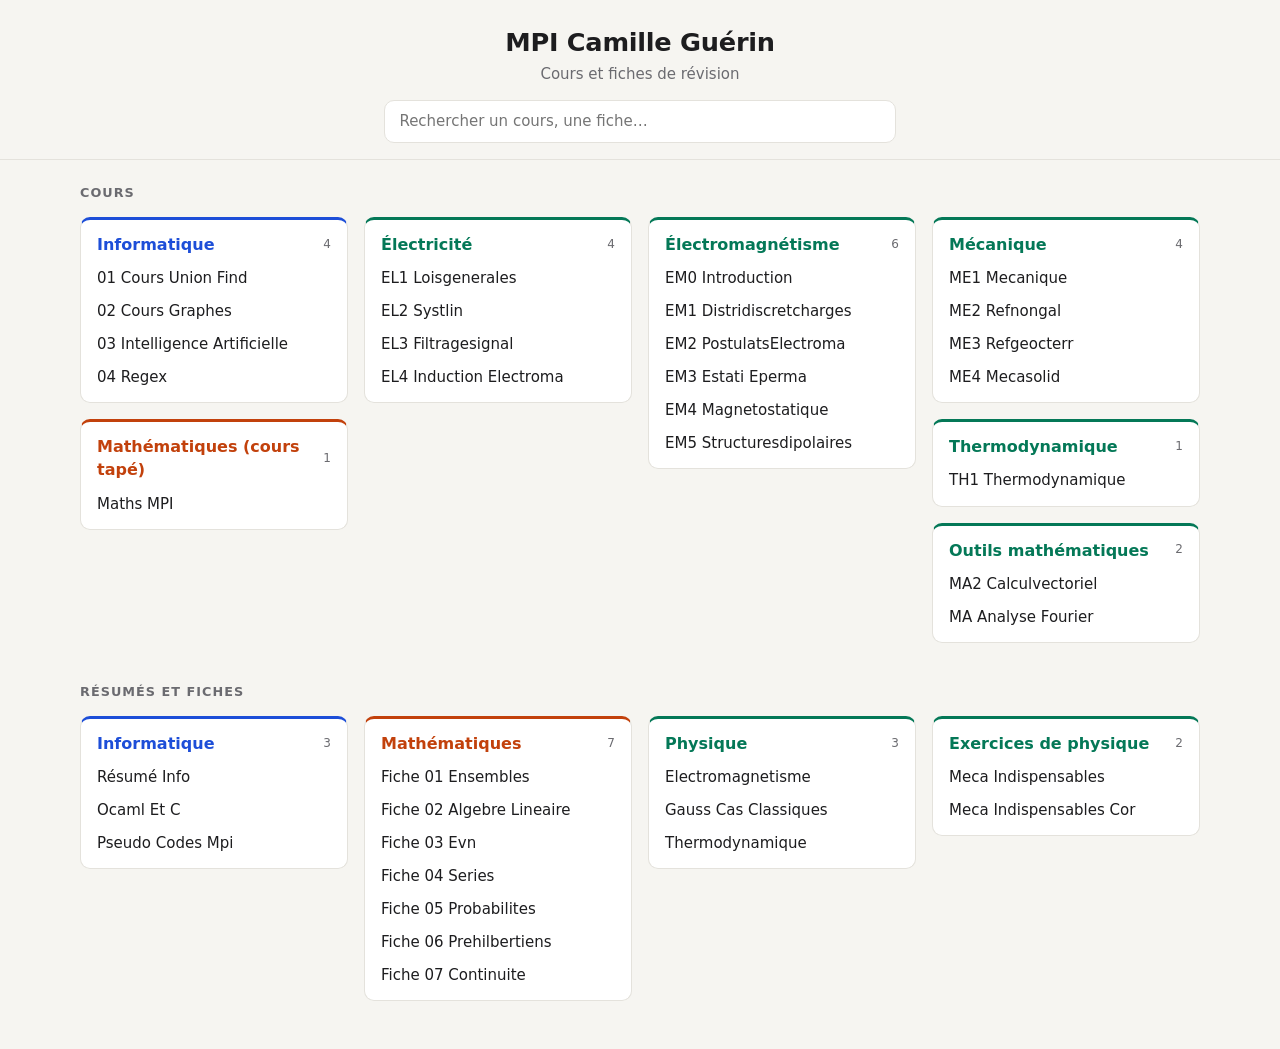
==== index.html @ 9fbe2fe5 "Initial commit" ====
<!DOCTYPE html>
<html lang="fr">
<head>
<meta charset="UTF-8">
<meta name="viewport" content="width=device-width, initial-scale=1.0">
<title>MPI Camille Guérin</title>
<link rel="stylesheet" href="styles.css">
</head>
<body>
<header>
  <h1>MPI Camille Guérin</h1>
  <p>Cours et fiches de révision</p>
  <input id="filtre" type="search" placeholder="Rechercher un cours, une fiche…" aria-label="Rechercher">
</header>
<main>
<section><h2>Cours</h2><div class="grille">
<div class="carte info"><h3>Informatique <span>4</span></h3><ul>
<li><a href="cat0/01-cours-union-find.pdf" target="_blank">01 cours union find</a></li>
<li><a href="cat0/02-cours-graphes.pdf" target="_blank">02 cours graphes</a></li>
<li><a href="cat0/03-Intelligence-artificielle.pdf" target="_blank">03 Intelligence artificielle</a></li>
<li><a href="cat0/04-regex.pdf" target="_blank">04 regex</a></li>
</ul></div>
<div class="carte math"><h3>Mathématiques (cours tapé) <span>1</span></h3><ul>
<li><a href="cat0/Maths_MPI.pdf" target="_blank">Maths MPI</a></li>
</ul></div>
<div class="carte physique"><h3>Électricité <span>4</span></h3><ul>
<li><a href="cat0/EL1_Loisgenerales.pdf" target="_blank">EL1 Loisgenerales</a></li>
<li><a href="cat0/EL2_systlin.pdf" target="_blank">EL2 systlin</a></li>
<li><a href="cat0/EL3_Filtragesignal.pdf" target="_blank">EL3 Filtragesignal</a></li>
<li><a href="cat0/EL4_Induction_electroma.pdf" target="_blank">EL4 Induction electroma</a></li>
</ul></div>
<div class="carte physique"><h3>Électromagnétisme <span>6</span></h3><ul>
<li><a href="cat0/EM0_introduction.pdf" target="_blank">EM0 introduction</a></li>
<li><a href="cat0/EM1_Distridiscretcharges.pdf" target="_blank">EM1 Distridiscretcharges</a></li>
<li><a href="cat0/EM2_PostulatsElectroma.pdf" target="_blank">EM2 PostulatsElectroma</a></li>
<li><a href="cat0/EM3_Estati_Eperma.pdf" target="_blank">EM3 Estati Eperma</a></li>
<li><a href="cat0/EM4_Magnetostatique.pdf" target="_blank">EM4 Magnetostatique</a></li>
<li><a href="cat0/EM5_Structuresdipolaires.pdf" target="_blank">EM5 Structuresdipolaires</a></li>
</ul></div>
<div class="carte physique"><h3>Mécanique <span>4</span></h3><ul>
<li><a href="cat0/ME1_Mecanique.pdf" target="_blank">ME1 Mecanique</a></li>
<li><a href="cat0/ME2_Refnongal.pdf" target="_blank">ME2 Refnongal</a></li>
<li><a href="cat0/ME3_Refgeocterr.pdf" target="_blank">ME3 Refgeocterr</a></li>
<li><a href="cat0/ME4_Mecasolid.pdf" target="_blank">ME4 Mecasolid</a></li>
</ul></div>
<div class="carte physique"><h3>Thermodynamique <span>1</span></h3><ul>
<li><a href="cat0/TH1_Thermodynamique.pdf" target="_blank">TH1 Thermodynamique</a></li>
</ul></div>
<div class="carte physique"><h3>Outils mathématiques <span>2</span></h3><ul>
<li><a href="cat0/MA2_Calculvectoriel.pdf" target="_blank">MA2 Calculvectoriel</a></li>
<li><a href="cat0/MA_Analyse_Fourier.pdf" target="_blank">MA Analyse Fourier</a></li>
</ul></div>
</div></section>
<section><h2>Résumés et fiches</h2><div class="grille">
<div class="carte info"><h3>Informatique <span>3</span></h3><ul>
<li><a href="cat1/Résumé-Info.pdf" target="_blank">Résumé Info</a></li>
<li><a href="cat1/ocaml-et-c.pdf" target="_blank">ocaml et c</a></li>
<li><a href="cat1/pseudo-codes-mpi.pdf" target="_blank">pseudo codes mpi</a></li>
</ul></div>
<div class="carte math"><h3>Mathématiques <span>7</span></h3><ul>
<li><a href="cat1/fiche_01_ensembles.pdf" target="_blank">fiche 01 ensembles</a></li>
<li><a href="cat1/fiche_02_algebre_lineaire.pdf" target="_blank">fiche 02 algebre lineaire</a></li>
<li><a href="cat1/fiche_03_evn.pdf" target="_blank">fiche 03 evn</a></li>
<li><a href="cat1/fiche_04_series.pdf" target="_blank">fiche 04 series</a></li>
<li><a href="cat1/fiche_05_probabilites.pdf" target="_blank">fiche 05 probabilites</a></li>
<li><a href="cat1/fiche_06_prehilbertiens.pdf" target="_blank">fiche 06 prehilbertiens</a></li>
<li><a href="cat1/fiche_07_continuite.pdf" target="_blank">fiche 07 continuite</a></li>
</ul></div>
<div class="carte physique"><h3>Physique <span>3</span></h3><ul>
<li><a href="cat1/electromagnetisme.pdf" target="_blank">electromagnetisme</a></li>
<li><a href="cat1/gauss-cas-classiques.pdf" target="_blank">gauss cas classiques</a></li>
<li><a href="cat1/thermodynamique.pdf" target="_blank">thermodynamique</a></li>
</ul></div>
<div class="carte physique"><h3>Exercices de physique <span>2</span></h3><ul>
<li><a href="cat1/Meca_indispensables.pdf" target="_blank">Meca indispensables</a></li>
<li><a href="cat1/Meca_indispensables_cor.pdf" target="_blank">Meca indispensables cor</a></li>
</ul></div>
</div></section>
</main>
<script>
const filtre = document.getElementById("filtre");
filtre.addEventListener("input", () => {
  const q = filtre.value.toLowerCase().normalize("NFD").replace(/\p{M}/gu, "");
  document.querySelectorAll(".carte").forEach(c => {
    let n = 0;
    c.querySelectorAll("li").forEach(li => {
      const ok = li.textContent.toLowerCase().normalize("NFD").replace(/\p{M}/gu, "").includes(q);
      li.hidden = !ok; n += ok;
    });
    c.hidden = n === 0;
  });
});
</script>
</body>
</html>
---- styles.css ----
:root {
  --fond: #f6f5f1; --carte: #ffffff; --texte: #1d1d1f; --doux: #6b6b70; --bord: #e4e2dc;
  --survol: #f0eee8; --math: #c2410c; --info: #1d4ed8; --physique: #047857; --autre: #7c3aed;
}
@media (prefers-color-scheme: dark) {
  :root {
    --fond: #141416; --carte: #1e1e22; --texte: #ececef; --doux: #9a9aa2; --bord: #2c2c32;
    --survol: #26262b; --math: #fb923c; --info: #60a5fa; --physique: #34d399; --autre: #a78bfa;
  }
}
* { box-sizing: border-box; }
body {
  margin: 0; background: var(--fond); color: var(--texte);
  font: 15px/1.45 system-ui, -apple-system, "Segoe UI", Roboto, sans-serif;
}
header {
  position: sticky; top: 0; z-index: 1; background: var(--fond);
  padding: 1.5rem 16px 1rem; border-bottom: 1px solid var(--bord); text-align: center;
}
h1 { margin: 0; font-size: 1.6rem; letter-spacing: -0.01em; }
header p { margin: 0.2rem 0 0.9rem; color: var(--doux); }
#filtre {
  width: min(32rem, 100%); padding: 0.6rem 0.9rem; font: inherit; color: inherit;
  background: var(--carte); border: 1px solid var(--bord); border-radius: 10px;
}
#filtre:focus { outline: 2px solid var(--info); outline-offset: 1px; }
main { max-width: 72rem; margin: 0 auto; padding: 1.5rem 16px 3rem; }
section + section { margin-top: 2.5rem; }
h2 {
  margin: 0 0 0.9rem; font-size: 0.8rem; font-weight: 700;
  text-transform: uppercase; letter-spacing: 0.08em; color: var(--doux);
}
.grille { columns: 15rem 4; column-gap: 1rem; }
.carte {
  --c: var(--autre); background: var(--carte); border: 1px solid var(--bord);
  border-top: 3px solid var(--c); border-radius: 10px; padding: 0.8rem 0.5rem 0.5rem;
  break-inside: avoid; margin-bottom: 1rem;
}
.carte.math { --c: var(--math); } .carte.info { --c: var(--info); } .carte.physique { --c: var(--physique); }
h3 {
  display: flex; justify-content: space-between; align-items: center;
  margin: 0 0.5rem 0.4rem; font-size: 1rem; color: var(--c);
}
h3 span { font-size: 0.75rem; font-weight: 500; color: var(--doux); }
ul { list-style: none; margin: 0; padding: 0; }
li a {
  display: block; padding: 0.35rem 0.5rem; border-radius: 6px;
  color: var(--texte); text-decoration: none; text-transform: capitalize;
}
li a:hover, li a:focus-visible { background: var(--survol); color: var(--c); outline: none; }
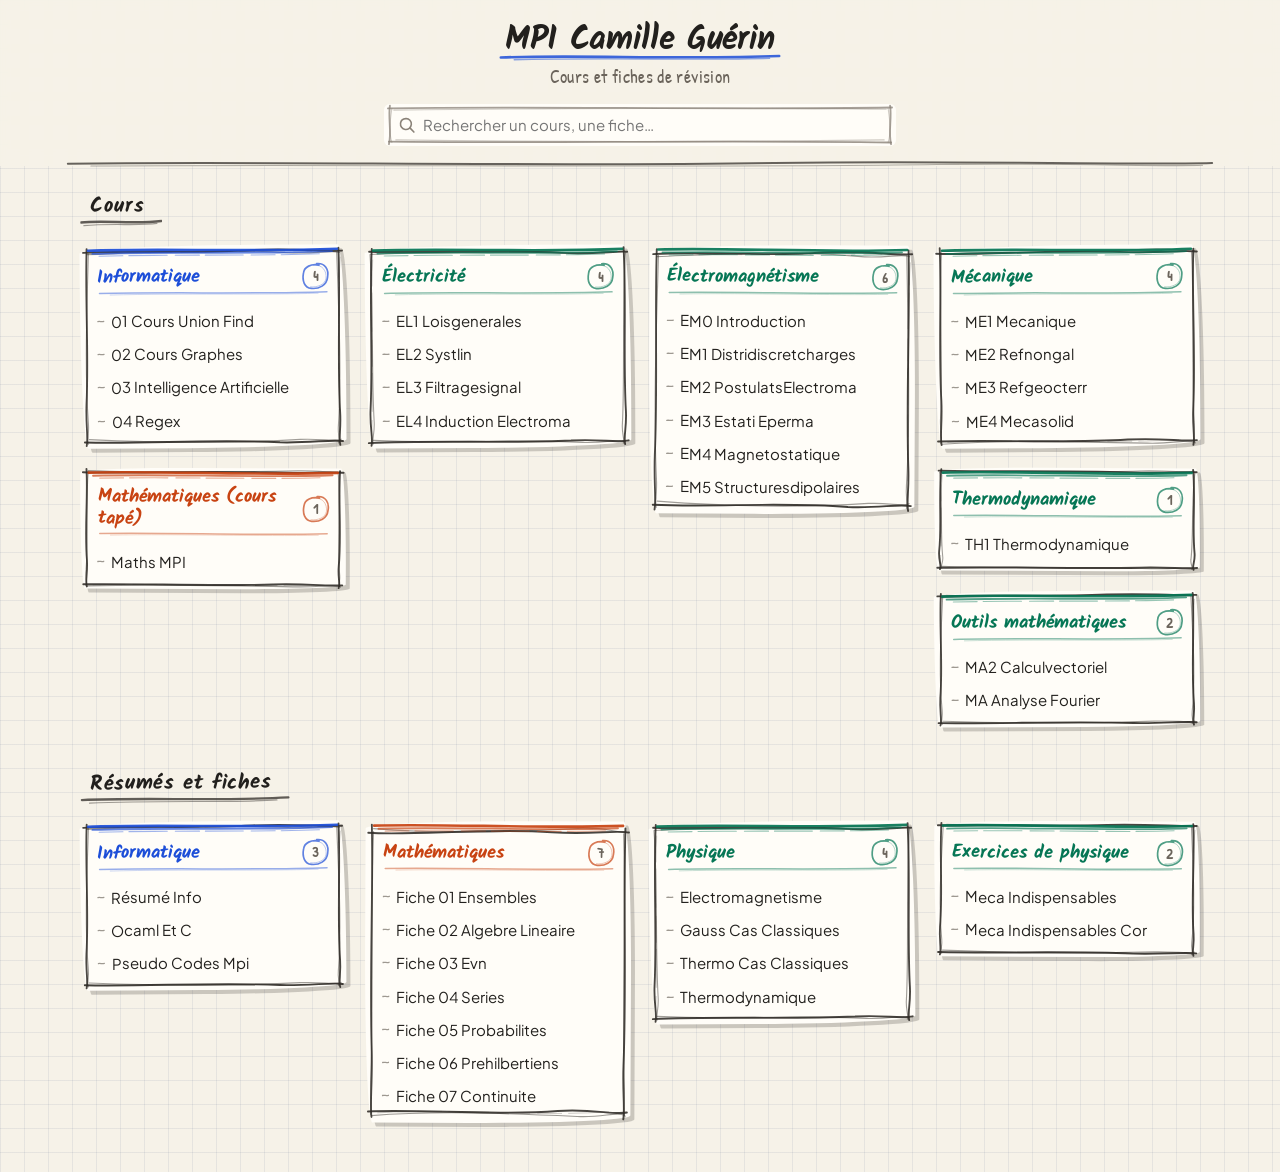
==== commit aa649030: "Update website" ====
--- a/index.html
+++ b/index.html
@@ -66,9 +66,10 @@
 <li><a href="cat1/fiche_06_prehilbertiens.pdf" target="_blank">fiche 06 prehilbertiens</a></li>
 <li><a href="cat1/fiche_07_continuite.pdf" target="_blank">fiche 07 continuite</a></li>
 </ul></div>
-<div class="carte physique"><h3>Physique <span>3</span></h3><ul>
+<div class="carte physique"><h3>Physique <span>4</span></h3><ul>
 <li><a href="cat1/electromagnetisme.pdf" target="_blank">electromagnetisme</a></li>
 <li><a href="cat1/gauss-cas-classiques.pdf" target="_blank">gauss cas classiques</a></li>
+<li><a href="cat1/thermo-cas-classiques.pdf" target="_blank">thermo cas classiques</a></li>
 <li><a href="cat1/thermodynamique.pdf" target="_blank">thermodynamique</a></li>
 </ul></div>
 <div class="carte physique"><h3>Exercices de physique <span>2</span></h3><ul>
--- a/styles.css
+++ b/styles.css
@@ -1,50 +1,370 @@
+@import url('https://fonts.googleapis.com/css2?family=Kalam:wght@400;700&family=Patrick+Hand&family=Plus+Jakarta+Sans:wght@400;500;600&display=swap');
+
 :root {
-  --fond: #f6f5f1; --carte: #ffffff; --texte: #1d1d1f; --doux: #6b6b70; --bord: #e4e2dc;
-  --survol: #f0eee8; --math: #c2410c; --info: #1d4ed8; --physique: #047857; --autre: #7c3aed;
-}
+  --fond: #f6f2e8;
+  --carreaux: rgba(95, 115, 145, 0.11);
+  --carte: #fffdf8;
+  --texte: #22201d;
+  --doux: #6b645b;
+  --bord: #2f2b26;
+  --ombre-hachure: rgba(47, 43, 38, 0.22);
+  --survol: rgba(47, 43, 38, 0.055);
+  --math: #c84312;
+  --info: #1d4ed8;
+  --physique: #067655;
+  --autre: #7339d6;
+
+  /* Cadres tracés à main levée (plusieurs coups de crayon + traits d'esquisse + grain discontinu, avec vector-effect='non-scaling-stroke' pour garder une épaisseur constante quelle que soit la hauteur de la carte) */
+  --crayon-1: url("data:image/svg+xml,%3Csvg xmlns='http://www.w3.org/2000/svg' viewBox='0 0 300 220' preserveAspectRatio='none'%3E%3Cg fill='none' stroke='black' stroke-linecap='round' stroke-linejoin='round'%3E%3Cpath vector-effect='non-scaling-stroke' stroke-width='1.9' stroke-opacity='0.88' d='M 4,8 C 65,5 125,10 195,6 C 240,4 275,8 296,7'/%3E%3Cpath vector-effect='non-scaling-stroke' stroke-width='1.15' stroke-opacity='0.48' d='M 8,10 C 75,8 155,4 235,9 C 265,11 285,6 293,9'/%3E%3Cpath vector-effect='non-scaling-stroke' stroke-width='0.8' stroke-opacity='0.3' stroke-dasharray='28 7 45 9 18 6' d='M 14,6 C 95,11 185,5 289,8'/%3E%3Cpath vector-effect='non-scaling-stroke' stroke-width='1.95' stroke-opacity='0.9' d='M 5,213 C 75,215 150,210 225,214 C 260,215 282,211 296,213'/%3E%3Cpath vector-effect='non-scaling-stroke' stroke-width='1.15' stroke-opacity='0.46' d='M 10,210 C 88,214 170,215 248,211 C 272,210 288,214 294,211'/%3E%3Cpath vector-effect='non-scaling-stroke' stroke-width='1.85' stroke-opacity='0.86' d='M 8,4 C 6,58 10,118 7,172 C 6,195 9,208 7,217'/%3E%3Cpath vector-effect='non-scaling-stroke' stroke-width='1.1' stroke-opacity='0.45' d='M 10,9 C 8,68 5,135 9,192 C 10,204 7,212 9,215'/%3E%3Cpath vector-effect='non-scaling-stroke' stroke-width='1.9' stroke-opacity='0.88' d='M 292,4 C 294,62 290,128 293,182 C 294,200 291,210 293,217'/%3E%3Cpath vector-effect='non-scaling-stroke' stroke-width='1.15' stroke-opacity='0.45' d='M 290,8 C 292,72 295,142 291,196 C 290,206 293,212 291,215'/%3E%3Cpath vector-effect='non-scaling-stroke' stroke-width='0.85' stroke-opacity='0.28' stroke-dasharray='22 8 36 10' d='M 294,14 C 289,85 294,155 292,208'/%3E%3C/g%3E%3C/svg%3E");
+
+  --crayon-2: url("data:image/svg+xml,%3Csvg xmlns='http://www.w3.org/2000/svg' viewBox='0 0 300 220' preserveAspectRatio='none'%3E%3Cg fill='none' stroke='black' stroke-linecap='round' stroke-linejoin='round'%3E%3Cpath vector-effect='non-scaling-stroke' stroke-width='1.9' stroke-opacity='0.88' d='M 3,9 C 55,11 135,5 210,8 C 255,10 280,6 297,8'/%3E%3Cpath vector-effect='non-scaling-stroke' stroke-width='1.15' stroke-opacity='0.46' d='M 9,6 C 85,10 165,8 245,5 C 270,4 286,9 294,7'/%3E%3Cpath vector-effect='non-scaling-stroke' stroke-width='1.95' stroke-opacity='0.88' d='M 4,212 C 68,210 145,215 218,211 C 258,209 280,214 296,212'/%3E%3Cpath vector-effect='non-scaling-stroke' stroke-width='1.15' stroke-opacity='0.48' d='M 8,215 C 82,211 162,213 240,215 C 268,216 285,211 293,214'/%3E%3Cpath vector-effect='non-scaling-stroke' stroke-width='0.8' stroke-opacity='0.3' stroke-dasharray='32 8 24 7 40 9' d='M 15,213 C 105,209 195,216 285,211'/%3E%3Cpath vector-effect='non-scaling-stroke' stroke-width='1.85' stroke-opacity='0.86' d='M 7,3 C 9,52 5,115 8,168 C 9,192 6,206 8,216'/%3E%3Cpath vector-effect='non-scaling-stroke' stroke-width='1.1' stroke-opacity='0.46' d='M 9,8 C 6,64 10,128 7,186 C 6,200 9,210 7,214'/%3E%3Cpath vector-effect='non-scaling-stroke' stroke-width='1.9' stroke-opacity='0.88' d='M 293,5 C 291,58 295,122 292,178 C 291,198 294,209 292,217'/%3E%3Cpath vector-effect='non-scaling-stroke' stroke-width='1.15' stroke-opacity='0.45' d='M 291,9 C 294,68 290,138 293,192 C 294,204 291,211 294,215'/%3E%3C/g%3E%3C/svg%3E");
+
+  --crayon-3: url("data:image/svg+xml,%3Csvg xmlns='http://www.w3.org/2000/svg' viewBox='0 0 300 220' preserveAspectRatio='none'%3E%3Cg fill='none' stroke='black' stroke-linecap='round' stroke-linejoin='round'%3E%3Cpath vector-effect='non-scaling-stroke' stroke-width='1.9' stroke-opacity='0.88' d='M 5,7 C 72,9 148,5 222,9 C 260,11 282,7 296,8'/%3E%3Cpath vector-effect='non-scaling-stroke' stroke-width='1.15' stroke-opacity='0.46' d='M 7,10 C 68,6 152,11 232,6 C 264,4 284,10 293,7'/%3E%3Cpath vector-effect='non-scaling-stroke' stroke-width='1.95' stroke-opacity='0.88' d='M 4,214 C 78,211 158,215 232,212 C 264,210 284,215 297,212'/%3E%3Cpath vector-effect='non-scaling-stroke' stroke-width='1.15' stroke-opacity='0.46' d='M 9,211 C 85,215 168,210 245,214 C 272,215 286,210 293,213'/%3E%3Cpath vector-effect='non-scaling-stroke' stroke-width='1.85' stroke-opacity='0.88' d='M 8,4 C 5,62 9,125 6,178 C 5,198 9,208 7,217'/%3E%3Cpath vector-effect='non-scaling-stroke' stroke-width='1.1' stroke-opacity='0.45' d='M 6,10 C 10,70 7,138 10,190 C 11,203 7,211 9,215'/%3E%3Cpath vector-effect='non-scaling-stroke' stroke-width='0.8' stroke-opacity='0.3' stroke-dasharray='26 7 38 9' d='M 9,16 C 6,82 10,152 7,206'/%3E%3Cpath vector-effect='non-scaling-stroke' stroke-width='1.9' stroke-opacity='0.88' d='M 292,3 C 295,60 291,126 294,180 C 295,198 291,208 293,216'/%3E%3Cpath vector-effect='non-scaling-stroke' stroke-width='1.15' stroke-opacity='0.46' d='M 294,9 C 290,70 293,140 290,194 C 289,205 293,212 291,215'/%3E%3C/g%3E%3C/svg%3E");
+}
+
 @media (prefers-color-scheme: dark) {
   :root {
-    --fond: #141416; --carte: #1e1e22; --texte: #ececef; --doux: #9a9aa2; --bord: #2c2c32;
-    --survol: #26262b; --math: #fb923c; --info: #60a5fa; --physique: #34d399; --autre: #a78bfa;
+    --fond: #161619;
+    --carreaux: rgba(255, 255, 255, 0.04);
+    --carte: #1f1f24;
+    --texte: #efece6;
+    --doux: #9f9a90;
+    --bord: #dedad0;
+    --ombre-hachure: rgba(222, 218, 208, 0.16);
+    --survol: rgba(255, 255, 255, 0.06);
+    --math: #fb923c;
+    --info: #60a5fa;
+    --physique: #34d399;
+    --autre: #a78bfa;
   }
 }
-* { box-sizing: border-box; }
+
+* {
+  box-sizing: border-box;
+}
+
 body {
-  margin: 0; background: var(--fond); color: var(--texte);
-  font: 15px/1.45 system-ui, -apple-system, "Segoe UI", Roboto, sans-serif;
-}
+  margin: 0;
+  background-color: var(--fond);
+  background-image:
+    linear-gradient(to right, var(--carreaux) 1px, transparent 1px),
+    linear-gradient(to bottom, var(--carreaux) 1px, transparent 1px);
+  background-size: 24px 24px;
+  color: var(--texte);
+  font: 15px/1.45 "Plus Jakarta Sans", system-ui, -apple-system, "Segoe UI", Roboto, sans-serif;
+}
+
 header {
-  position: sticky; top: 0; z-index: 1; background: var(--fond);
-  padding: 1.5rem 16px 1rem; border-bottom: 1px solid var(--bord); text-align: center;
-}
-h1 { margin: 0; font-size: 1.6rem; letter-spacing: -0.01em; }
-header p { margin: 0.2rem 0 0.9rem; color: var(--doux); }
+  position: sticky;
+  top: 0;
+  z-index: 10;
+  background-color: color-mix(in srgb, var(--fond) 92%, transparent);
+  backdrop-filter: blur(6px);
+  padding: 1.35rem 16px 1.25rem;
+  text-align: center;
+}
+
+/* Double coup de crayon séparateur en bas du header */
+header::after {
+  content: "";
+  position: absolute;
+  left: 50%;
+  bottom: -4px;
+  transform: translateX(-50%);
+  width: min(72rem, 96%);
+  height: 11px;
+  background-color: var(--bord);
+  opacity: 0.72;
+  -webkit-mask: url("data:image/svg+xml,%3Csvg xmlns='http://www.w3.org/2000/svg' viewBox='0 0 1200 14' preserveAspectRatio='none'%3E%3Cpath vector-effect='non-scaling-stroke' d='M 4,6 C 210,2 460,10 740,5 C 950,2 1105,8 1196,5' fill='none' stroke='black' stroke-width='2' stroke-linecap='round'/%3E%3Cpath vector-effect='non-scaling-stroke' d='M 28,9 C 290,6 620,12 910,7 C 1055,5 1140,10 1186,8' fill='none' stroke='black' stroke-width='1.1' stroke-opacity='0.5' stroke-linecap='round'/%3E%3C/svg%3E") no-repeat center / 100% 100%;
+  mask: url("data:image/svg+xml,%3Csvg xmlns='http://www.w3.org/2000/svg' viewBox='0 0 1200 14' preserveAspectRatio='none'%3E%3Cpath vector-effect='non-scaling-stroke' d='M 4,6 C 210,2 460,10 740,5 C 950,2 1105,8 1196,5' fill='none' stroke='black' stroke-width='2' stroke-linecap='round'/%3E%3Cpath vector-effect='non-scaling-stroke' d='M 28,9 C 290,6 620,12 910,7 C 1055,5 1140,10 1186,8' fill='none' stroke='black' stroke-width='1.1' stroke-opacity='0.5' stroke-linecap='round'/%3E%3C/svg%3E") no-repeat center / 100% 100%;
+  pointer-events: none;
+}
+
+h1 {
+  margin: 0;
+  font-family: "Kalam", "Patrick Hand", cursive, sans-serif;
+  font-size: 2.05rem;
+  font-weight: 700;
+  letter-spacing: -0.01em;
+  line-height: 1.15;
+  display: inline-block;
+  position: relative;
+}
+
+/* Coup de crayon de couleur sous le titre principal */
+h1::after {
+  content: "";
+  position: absolute;
+  left: -3%;
+  right: -3%;
+  bottom: -3px;
+  height: 9px;
+  background-color: var(--info);
+  opacity: 0.85;
+  -webkit-mask: url("data:image/svg+xml,%3Csvg xmlns='http://www.w3.org/2000/svg' viewBox='0 0 300 12' preserveAspectRatio='none'%3E%3Cpath vector-effect='non-scaling-stroke' d='M 4,6 C 80,2 195,9 296,4' fill='none' stroke='black' stroke-width='2.6' stroke-linecap='round'/%3E%3Cpath vector-effect='non-scaling-stroke' d='M 18,9 C 110,6 220,10 286,7' fill='none' stroke='black' stroke-width='1.3' stroke-opacity='0.6' stroke-linecap='round'/%3E%3C/svg%3E") no-repeat center / 100% 100%;
+  mask: url("data:image/svg+xml,%3Csvg xmlns='http://www.w3.org/2000/svg' viewBox='0 0 300 12' preserveAspectRatio='none'%3E%3Cpath vector-effect='non-scaling-stroke' d='M 4,6 C 80,2 195,9 296,4' fill='none' stroke='black' stroke-width='2.6' stroke-linecap='round'/%3E%3Cpath vector-effect='non-scaling-stroke' d='M 18,9 C 110,6 220,10 286,7' fill='none' stroke='black' stroke-width='1.3' stroke-opacity='0.6' stroke-linecap='round'/%3E%3C/svg%3E") no-repeat center / 100% 100%;
+}
+
+header p {
+  margin: 0.3rem 0 0.85rem;
+  font-family: "Patrick Hand", "Kalam", cursive, sans-serif;
+  font-size: 1.12rem;
+  color: var(--doux);
+  letter-spacing: 0.02em;
+}
+
 #filtre {
-  width: min(32rem, 100%); padding: 0.6rem 0.9rem; font: inherit; color: inherit;
-  background: var(--carte); border: 1px solid var(--bord); border-radius: 10px;
-}
-#filtre:focus { outline: 2px solid var(--info); outline-offset: 1px; }
-main { max-width: 72rem; margin: 0 auto; padding: 1.5rem 16px 3rem; }
-section + section { margin-top: 2.5rem; }
+  -webkit-appearance: none;
+  appearance: none;
+  display: block;
+  margin: 0 auto;
+  width: min(32rem, 100%);
+  padding: 0.65rem 1rem 0.65rem 2.45rem;
+  font: inherit;
+  color: inherit;
+  background-color: var(--carte);
+  background-image:
+    url("data:image/svg+xml,%3Csvg xmlns='http://www.w3.org/2000/svg' width='18' height='18' viewBox='0 0 24 24' fill='none' stroke='%238a8278' stroke-width='2.1' stroke-linecap='round' stroke-linejoin='round'%3E%3Cpath d='M10.5 3.5 C14.8 3.2 18.2 6.8 17.8 11.2 C17.4 15.5 13.6 18.4 9.6 17.9 C5.5 17.4 2.8 13.8 3.4 9.5 C3.9 5.8 6.9 3.7 10.5 3.5 Z'/%3E%3Cpath d='M16.2 16.2 L21.2 21.4'/%3E%3C/svg%3E"),
+    url("data:image/svg+xml,%3Csvg xmlns='http://www.w3.org/2000/svg' viewBox='0 0 520 48' preserveAspectRatio='none'%3E%3Cg fill='none' stroke='%238a8278' stroke-linecap='round'%3E%3Cpath vector-effect='non-scaling-stroke' stroke-width='1.8' stroke-opacity='0.75' d='M 4,5 C 140,2 340,7 516,4'/%3E%3Cpath vector-effect='non-scaling-stroke' stroke-width='1.1' stroke-opacity='0.4' d='M 10,7 C 180,5 360,3 510,6'/%3E%3Cpath vector-effect='non-scaling-stroke' stroke-width='1.85' stroke-opacity='0.8' d='M 5,43 C 155,45 355,41 515,44'/%3E%3Cpath vector-effect='non-scaling-stroke' stroke-width='1.1' stroke-opacity='0.42' d='M 12,41 C 190,44 370,43 508,41'/%3E%3Cpath vector-effect='non-scaling-stroke' stroke-width='1.8' stroke-opacity='0.75' d='M 6,2 C 4,16 8,32 5,46'/%3E%3Cpath vector-effect='non-scaling-stroke' stroke-width='1.1' stroke-opacity='0.4' d='M 8,5 C 6,19 5,34 8,44'/%3E%3Cpath vector-effect='non-scaling-stroke' stroke-width='1.8' stroke-opacity='0.75' d='M 514,2 C 516,16 512,32 515,46'/%3E%3Cpath vector-effect='non-scaling-stroke' stroke-width='1.1' stroke-opacity='0.4' d='M 512,5 C 514,19 515,34 512,44'/%3E%3C/g%3E%3C/svg%3E");
+  background-repeat: no-repeat, no-repeat;
+  background-position: 0.85rem center, center center;
+  background-size: 18px 18px, 100% 100%;
+  border: none;
+  border-radius: 6px;
+  transition: transform 0.15s ease, box-shadow 0.15s ease;
+}
+
+#filtre:focus {
+  outline: none;
+  transform: scale(1.01) rotate(-0.15deg);
+  box-shadow: 3px 3px 0 var(--ombre-hachure);
+}
+
+main {
+  max-width: 72rem;
+  margin: 0 auto;
+  padding: 1.5rem 16px 3rem;
+}
+
+section + section {
+  margin-top: 2.5rem;
+}
+
 h2 {
-  margin: 0 0 0.9rem; font-size: 0.8rem; font-weight: 700;
-  text-transform: uppercase; letter-spacing: 0.08em; color: var(--doux);
-}
-.grille { columns: 15rem 4; column-gap: 1rem; }
+  display: inline-block;
+  position: relative;
+  margin: 0 0 1.15rem 0.15rem;
+  padding: 0.1rem 0.5rem 0.3rem;
+  font-family: "Kalam", "Patrick Hand", cursive, sans-serif;
+  font-size: 1.3rem;
+  font-weight: 700;
+  letter-spacing: 0.03em;
+  color: var(--texte);
+  transform: rotate(-0.5deg);
+}
+
+/* Double coup de crayon sous le titre de section */
+h2::after {
+  content: "";
+  position: absolute;
+  left: -2px;
+  right: -10px;
+  bottom: 0;
+  height: 8px;
+  background-color: var(--bord);
+  opacity: 0.75;
+  -webkit-mask: url("data:image/svg+xml,%3Csvg xmlns='http://www.w3.org/2000/svg' viewBox='0 0 220 10' preserveAspectRatio='none'%3E%3Cpath vector-effect='non-scaling-stroke' d='M 2,4 C 65,1 145,7 218,3' fill='none' stroke='black' stroke-width='2.3' stroke-linecap='round'/%3E%3Cpath vector-effect='non-scaling-stroke' d='M 10,8 C 80,5 160,9 206,6' fill='none' stroke='black' stroke-width='1.2' stroke-opacity='0.6' stroke-linecap='round'/%3E%3C/svg%3E") no-repeat center / 100% 100%;
+  mask: url("data:image/svg+xml,%3Csvg xmlns='http://www.w3.org/2000/svg' viewBox='0 0 220 10' preserveAspectRatio='none'%3E%3Cpath vector-effect='non-scaling-stroke' d='M 2,4 C 65,1 145,7 218,3' fill='none' stroke='black' stroke-width='2.3' stroke-linecap='round'/%3E%3Cpath vector-effect='non-scaling-stroke' d='M 10,8 C 80,5 160,9 206,6' fill='none' stroke='black' stroke-width='1.2' stroke-opacity='0.6' stroke-linecap='round'/%3E%3C/svg%3E") no-repeat center / 100% 100%;
+}
+
+.grille {
+  columns: 15rem 4;
+  column-gap: 1.15rem;
+}
+
 .carte {
-  --c: var(--autre); background: var(--carte); border: 1px solid var(--bord);
-  border-top: 3px solid var(--c); border-radius: 10px; padding: 0.8rem 0.5rem 0.5rem;
-  break-inside: avoid; margin-bottom: 1rem;
-}
-.carte.math { --c: var(--math); } .carte.info { --c: var(--info); } .carte.physique { --c: var(--physique); }
+  --c: var(--autre);
+  --masque-crayon: var(--crayon-1);
+  position: relative;
+  background: var(--carte);
+  /* Coins légèrement asymétriques façon feuille découpée */
+  border-radius: 180px 8px 160px 8px / 8px 160px 8px 180px;
+  padding: 1rem 0.75rem 0.65rem;
+  break-inside: avoid;
+  margin-bottom: 1.25rem;
+  /* Ombre décalée façon carnet de croquis */
+  box-shadow: 4px 4px 0 var(--ombre-hachure);
+  transition: transform 0.18s ease, box-shadow 0.18s ease;
+}
+
+/* Variation organique des coups de crayon et de l'inclinaison selon la carte */
+.carte:nth-child(3n+1) { --masque-crayon: var(--crayon-1); }
+.carte:nth-child(3n+2) { --masque-crayon: var(--crayon-2); }
+.carte:nth-child(3n+3) { --masque-crayon: var(--crayon-3); }
+
+.carte:nth-child(4n+1) { transform: rotate(-0.3deg); }
+.carte:nth-child(4n+2) { transform: rotate(0.25deg); }
+.carte:nth-child(4n+3) { transform: rotate(-0.2deg); }
+.carte:nth-child(4n+4) { transform: rotate(0.3deg); }
+
+.carte:hover {
+  transform: translate(-1px, -2px) rotate(0deg);
+  box-shadow: 6px 6px 0 var(--ombre-hachure);
+}
+
+/* Bordure en coups de crayon autour de la carte */
+.carte::before {
+  content: "";
+  position: absolute;
+  inset: 0;
+  z-index: 2;
+  background-color: var(--bord);
+  -webkit-mask: var(--masque-crayon) no-repeat center / 100% 100%;
+  mask: var(--masque-crayon) no-repeat center / 100% 100%;
+  pointer-events: none;
+}
+
+/* Coups de crayon de couleur (hachures / griffonnage) sur le bord supérieur de la carte */
+.carte::after {
+  content: "";
+  position: absolute;
+  top: 2px;
+  left: 6px;
+  right: 6px;
+  height: 11px;
+  z-index: 2;
+  background-color: var(--c);
+  opacity: 0.92;
+  -webkit-mask: url("data:image/svg+xml,%3Csvg xmlns='http://www.w3.org/2000/svg' viewBox='0 0 300 14' preserveAspectRatio='none'%3E%3Cg fill='none' stroke='black' stroke-linecap='round' stroke-linejoin='round'%3E%3Cpath vector-effect='non-scaling-stroke' d='M 3,4 C 85,1 195,7 297,3' stroke-width='2.6'/%3E%3Cpath vector-effect='non-scaling-stroke' d='M 8,8 C 95,5 205,10 291,6' stroke-width='1.8' stroke-opacity='0.75'/%3E%3Cpath vector-effect='non-scaling-stroke' d='M 16,11 C 110,9 215,12 282,9' stroke-width='1.1' stroke-opacity='0.45' stroke-dasharray='24 6 38 8'/%3E%3C/g%3E%3C/svg%3E") no-repeat center / 100% 100%;
+  mask: url("data:image/svg+xml,%3Csvg xmlns='http://www.w3.org/2000/svg' viewBox='0 0 300 14' preserveAspectRatio='none'%3E%3Cg fill='none' stroke='black' stroke-linecap='round' stroke-linejoin='round'%3E%3Cpath vector-effect='non-scaling-stroke' d='M 3,4 C 85,1 195,7 297,3' stroke-width='2.6'/%3E%3Cpath vector-effect='non-scaling-stroke' d='M 8,8 C 95,5 205,10 291,6' stroke-width='1.8' stroke-opacity='0.75'/%3E%3Cpath vector-effect='non-scaling-stroke' d='M 16,11 C 110,9 215,12 282,9' stroke-width='1.1' stroke-opacity='0.45' stroke-dasharray='24 6 38 8'/%3E%3C/g%3E%3C/svg%3E") no-repeat center / 100% 100%;
+  pointer-events: none;
+}
+
+.carte.math { --c: var(--math); }
+.carte.info { --c: var(--info); }
+.carte.physique { --c: var(--physique); }
+
 h3 {
-  display: flex; justify-content: space-between; align-items: center;
-  margin: 0 0.5rem 0.4rem; font-size: 1rem; color: var(--c);
-}
-h3 span { font-size: 0.75rem; font-weight: 500; color: var(--doux); }
-ul { list-style: none; margin: 0; padding: 0; }
+  display: flex;
+  justify-content: space-between;
+  align-items: center;
+  gap: 0.5rem;
+  position: relative;
+  margin: 0.15rem 0.35rem 0.5rem;
+  padding-bottom: 0.4rem;
+  font-family: "Kalam", "Patrick Hand", cursive, sans-serif;
+  font-size: 1.15rem;
+  line-height: 1.2;
+  color: var(--c);
+}
+
+/* Trait de crayon fin sous le titre de la carte */
+h3::after {
+  content: "";
+  position: absolute;
+  left: 0;
+  right: 0;
+  bottom: 0;
+  height: 6px;
+  background-color: var(--c);
+  opacity: 0.45;
+  -webkit-mask: url("data:image/svg+xml,%3Csvg xmlns='http://www.w3.org/2000/svg' viewBox='0 0 260 8' preserveAspectRatio='none'%3E%3Cpath vector-effect='non-scaling-stroke' d='M 2,4 C 80,2 175,6 258,3' fill='none' stroke='black' stroke-width='1.5' stroke-linecap='round'/%3E%3Cpath vector-effect='non-scaling-stroke' d='M 14,6 C 95,4 185,7 248,5' fill='none' stroke='black' stroke-width='0.9' stroke-opacity='0.55' stroke-linecap='round'/%3E%3C/svg%3E") no-repeat center / 100% 100%;
+  mask: url("data:image/svg+xml,%3Csvg xmlns='http://www.w3.org/2000/svg' viewBox='0 0 260 8' preserveAspectRatio='none'%3E%3Cpath vector-effect='non-scaling-stroke' d='M 2,4 C 80,2 175,6 258,3' fill='none' stroke='black' stroke-width='1.5' stroke-linecap='round'/%3E%3Cpath vector-effect='non-scaling-stroke' d='M 14,6 C 95,4 185,7 248,5' fill='none' stroke='black' stroke-width='0.9' stroke-opacity='0.55' stroke-linecap='round'/%3E%3C/svg%3E") no-repeat center / 100% 100%;
+}
+
+/* Compteur entouré d'un coup de crayon à main levée */
+h3 span {
+  position: relative;
+  display: inline-flex;
+  align-items: center;
+  justify-content: center;
+  min-width: 1.65rem;
+  height: 1.65rem;
+  padding: 0 0.35rem;
+  font-family: "Patrick Hand", "Kalam", cursive, sans-serif;
+  font-size: 0.9rem;
+  font-weight: 700;
+  color: var(--doux);
+  flex-shrink: 0;
+}
+
+h3 span::before {
+  content: "";
+  position: absolute;
+  inset: -2px;
+  background-color: var(--c);
+  opacity: 0.7;
+  -webkit-mask: url("data:image/svg+xml,%3Csvg xmlns='http://www.w3.org/2000/svg' viewBox='0 0 40 40'%3E%3Cpath d='M 22,4 C 33,3 38,12 36,22 C 35,32 25,37 15,36 C 6,35 3,26 5,16 C 6,8 15,4 25,6' fill='none' stroke='black' stroke-width='2.2' stroke-linecap='round'/%3E%3Cpath d='M 18,6 C 30,5 35,14 34,23 C 33,31 23,35 14,34' fill='none' stroke='black' stroke-width='1.1' stroke-opacity='0.5' stroke-linecap='round'/%3E%3C/svg%3E") no-repeat center / 100% 100%;
+  mask: url("data:image/svg+xml,%3Csvg xmlns='http://www.w3.org/2000/svg' viewBox='0 0 40 40'%3E%3Cpath d='M 22,4 C 33,3 38,12 36,22 C 35,32 25,37 15,36 C 6,35 3,26 5,16 C 6,8 15,4 25,6' fill='none' stroke='black' stroke-width='2.2' stroke-linecap='round'/%3E%3Cpath d='M 18,6 C 30,5 35,14 34,23 C 33,31 23,35 14,34' fill='none' stroke='black' stroke-width='1.1' stroke-opacity='0.5' stroke-linecap='round'/%3E%3C/svg%3E") no-repeat center / 100% 100%;
+}
+
+ul {
+  list-style: none;
+  margin: 0;
+  padding: 0;
+}
+
 li a {
-  display: block; padding: 0.35rem 0.5rem; border-radius: 6px;
-  color: var(--texte); text-decoration: none; text-transform: capitalize;
-}
-li a:hover, li a:focus-visible { background: var(--survol); color: var(--c); outline: none; }
+  position: relative;
+  display: block;
+  padding: 0.36rem 0.45rem 0.36rem 1.2rem;
+  border-radius: 4px;
+  color: var(--texte);
+  text-decoration: none;
+  text-transform: capitalize;
+  transition: color 0.15s ease, transform 0.15s ease;
+}
+
+/* Petit tiret crayonné devant chaque lien */
+li a::before {
+  content: "";
+  position: absolute;
+  left: 0.3rem;
+  top: 50%;
+  width: 0.5rem;
+  height: 0.5rem;
+  transform: translateY(-50%);
+  background-color: var(--doux);
+  opacity: 0.65;
+  -webkit-mask: url("data:image/svg+xml,%3Csvg xmlns='http://www.w3.org/2000/svg' viewBox='0 0 16 16'%3E%3Cpath d='M 2,8 C 6,7 10,9 14,7.5' fill='none' stroke='black' stroke-width='2.6' stroke-linecap='round'/%3E%3C/svg%3E") no-repeat center / contain;
+  mask: url("data:image/svg+xml,%3Csvg xmlns='http://www.w3.org/2000/svg' viewBox='0 0 16 16'%3E%3Cpath d='M 2,8 C 6,7 10,9 14,7.5' fill='none' stroke='black' stroke-width='2.6' stroke-linecap='round'/%3E%3C/svg%3E") no-repeat center / contain;
+  transition: transform 0.15s ease, background-color 0.15s ease, opacity 0.15s ease;
+}
+
+/* Trait de crayon griffonné sous le lien au survol */
+li a::after {
+  content: "";
+  position: absolute;
+  left: 0.3rem;
+  right: 0.3rem;
+  bottom: 2px;
+  height: 5px;
+  background-color: var(--c);
+  opacity: 0;
+  transform: scaleX(0);
+  transform-origin: left center;
+  -webkit-mask: url("data:image/svg+xml,%3Csvg xmlns='http://www.w3.org/2000/svg' viewBox='0 0 200 8' preserveAspectRatio='none'%3E%3Cpath vector-effect='non-scaling-stroke' d='M 2,5 C 65,2 135,7 198,3' fill='none' stroke='black' stroke-width='1.8' stroke-linecap='round'/%3E%3C/svg%3E") no-repeat center / 100% 100%;
+  mask: url("data:image/svg+xml,%3Csvg xmlns='http://www.w3.org/2000/svg' viewBox='0 0 200 8' preserveAspectRatio='none'%3E%3Cpath vector-effect='non-scaling-stroke' d='M 2,5 C 65,2 135,7 198,3' fill='none' stroke='black' stroke-width='1.8' stroke-linecap='round'/%3E%3C/svg%3E") no-repeat center / 100% 100%;
+  transition: transform 0.2s ease, opacity 0.2s ease;
+}
+
+li a:hover,
+li a:focus-visible {
+  background: var(--survol);
+  color: var(--c);
+  outline: none;
+  transform: translateX(2px);
+}
+
+li a:hover::before,
+li a:focus-visible::before {
+  background-color: var(--c);
+  opacity: 1;
+  transform: translateY(-50%) translateX(2px);
+}
+
+li a:hover::after,
+li a:focus-visible::after {
+  opacity: 0.75;
+  transform: scaleX(1);
+}
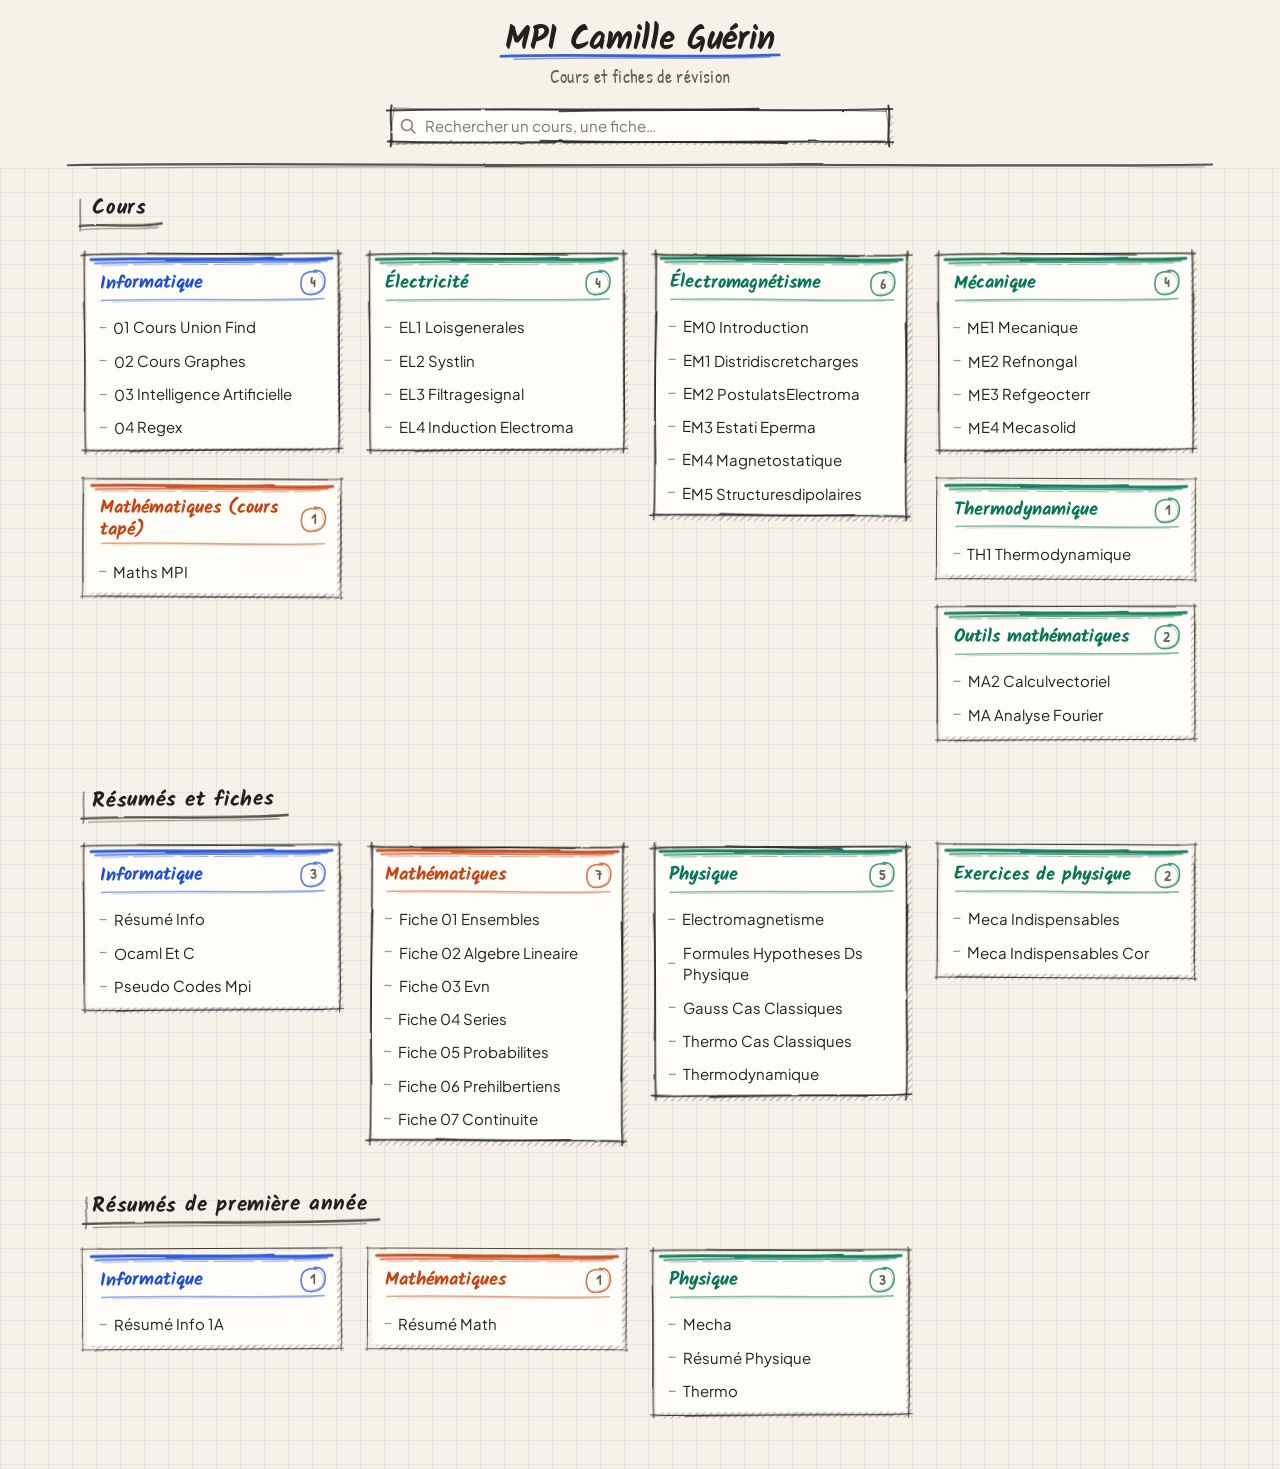
==== commit d81eb3e6: "Add first yeat" ====
--- a/index.html
+++ b/index.html
@@ -66,8 +66,9 @@
 <li><a href="cat1/fiche_06_prehilbertiens.pdf" target="_blank">fiche 06 prehilbertiens</a></li>
 <li><a href="cat1/fiche_07_continuite.pdf" target="_blank">fiche 07 continuite</a></li>
 </ul></div>
-<div class="carte physique"><h3>Physique <span>4</span></h3><ul>
+<div class="carte physique"><h3>Physique <span>5</span></h3><ul>
 <li><a href="cat1/electromagnetisme.pdf" target="_blank">electromagnetisme</a></li>
+<li><a href="cat1/formules-hypotheses-ds-physique.pdf" target="_blank">formules hypotheses ds physique</a></li>
 <li><a href="cat1/gauss-cas-classiques.pdf" target="_blank">gauss cas classiques</a></li>
 <li><a href="cat1/thermo-cas-classiques.pdf" target="_blank">thermo cas classiques</a></li>
 <li><a href="cat1/thermodynamique.pdf" target="_blank">thermodynamique</a></li>
@@ -75,6 +76,19 @@
 <div class="carte physique"><h3>Exercices de physique <span>2</span></h3><ul>
 <li><a href="cat1/Meca_indispensables.pdf" target="_blank">Meca indispensables</a></li>
 <li><a href="cat1/Meca_indispensables_cor.pdf" target="_blank">Meca indispensables cor</a></li>
+</ul></div>
+</div></section>
+<section><h2>Résumés de première année</h2><div class="grille">
+<div class="carte info"><h3>Informatique <span>1</span></h3><ul>
+<li><a href="cat2/Résumé-Info-1A.pdf" target="_blank">Résumé Info 1A</a></li>
+</ul></div>
+<div class="carte math"><h3>Mathématiques <span>1</span></h3><ul>
+<li><a href="cat2/Résumé-Math.pdf" target="_blank">Résumé Math</a></li>
+</ul></div>
+<div class="carte physique"><h3>Physique <span>3</span></h3><ul>
+<li><a href="cat2/Mecha.pdf" target="_blank">Mecha</a></li>
+<li><a href="cat2/Résumé-Physique.pdf" target="_blank">Résumé Physique</a></li>
+<li><a href="cat2/Thermo.pdf" target="_blank">Thermo</a></li>
 </ul></div>
 </div></section>
 </main>
--- a/styles.css
+++ b/styles.css
@@ -5,21 +5,22 @@
   --carreaux: rgba(95, 115, 145, 0.11);
   --carte: #fffdf8;
   --texte: #22201d;
-  --doux: #6b645b;
-  --bord: #2f2b26;
-  --ombre-hachure: rgba(47, 43, 38, 0.22);
-  --survol: rgba(47, 43, 38, 0.055);
+  --doux: #686158;
+  --bord: #2b2723;
+  --ombre-hachure: rgba(43, 39, 35, 0.22);
+  --survol: rgba(43, 39, 35, 0.06);
   --math: #c84312;
   --info: #1d4ed8;
   --physique: #067655;
   --autre: #7339d6;
 
-  /* Cadres tracés à main levée (plusieurs coups de crayon + traits d'esquisse + grain discontinu, avec vector-effect='non-scaling-stroke' pour garder une épaisseur constante quelle que soit la hauteur de la carte) */
-  --crayon-1: url("data:image/svg+xml,%3Csvg xmlns='http://www.w3.org/2000/svg' viewBox='0 0 300 220' preserveAspectRatio='none'%3E%3Cg fill='none' stroke='black' stroke-linecap='round' stroke-linejoin='round'%3E%3Cpath vector-effect='non-scaling-stroke' stroke-width='1.9' stroke-opacity='0.88' d='M 4,8 C 65,5 125,10 195,6 C 240,4 275,8 296,7'/%3E%3Cpath vector-effect='non-scaling-stroke' stroke-width='1.15' stroke-opacity='0.48' d='M 8,10 C 75,8 155,4 235,9 C 265,11 285,6 293,9'/%3E%3Cpath vector-effect='non-scaling-stroke' stroke-width='0.8' stroke-opacity='0.3' stroke-dasharray='28 7 45 9 18 6' d='M 14,6 C 95,11 185,5 289,8'/%3E%3Cpath vector-effect='non-scaling-stroke' stroke-width='1.95' stroke-opacity='0.9' d='M 5,213 C 75,215 150,210 225,214 C 260,215 282,211 296,213'/%3E%3Cpath vector-effect='non-scaling-stroke' stroke-width='1.15' stroke-opacity='0.46' d='M 10,210 C 88,214 170,215 248,211 C 272,210 288,214 294,211'/%3E%3Cpath vector-effect='non-scaling-stroke' stroke-width='1.85' stroke-opacity='0.86' d='M 8,4 C 6,58 10,118 7,172 C 6,195 9,208 7,217'/%3E%3Cpath vector-effect='non-scaling-stroke' stroke-width='1.1' stroke-opacity='0.45' d='M 10,9 C 8,68 5,135 9,192 C 10,204 7,212 9,215'/%3E%3Cpath vector-effect='non-scaling-stroke' stroke-width='1.9' stroke-opacity='0.88' d='M 292,4 C 294,62 290,128 293,182 C 294,200 291,210 293,217'/%3E%3Cpath vector-effect='non-scaling-stroke' stroke-width='1.15' stroke-opacity='0.45' d='M 290,8 C 292,72 295,142 291,196 C 290,206 293,212 291,215'/%3E%3Cpath vector-effect='non-scaling-stroke' stroke-width='0.85' stroke-opacity='0.28' stroke-dasharray='22 8 36 10' d='M 294,14 C 289,85 294,155 292,208'/%3E%3C/g%3E%3C/svg%3E");
-
-  --crayon-2: url("data:image/svg+xml,%3Csvg xmlns='http://www.w3.org/2000/svg' viewBox='0 0 300 220' preserveAspectRatio='none'%3E%3Cg fill='none' stroke='black' stroke-linecap='round' stroke-linejoin='round'%3E%3Cpath vector-effect='non-scaling-stroke' stroke-width='1.9' stroke-opacity='0.88' d='M 3,9 C 55,11 135,5 210,8 C 255,10 280,6 297,8'/%3E%3Cpath vector-effect='non-scaling-stroke' stroke-width='1.15' stroke-opacity='0.46' d='M 9,6 C 85,10 165,8 245,5 C 270,4 286,9 294,7'/%3E%3Cpath vector-effect='non-scaling-stroke' stroke-width='1.95' stroke-opacity='0.88' d='M 4,212 C 68,210 145,215 218,211 C 258,209 280,214 296,212'/%3E%3Cpath vector-effect='non-scaling-stroke' stroke-width='1.15' stroke-opacity='0.48' d='M 8,215 C 82,211 162,213 240,215 C 268,216 285,211 293,214'/%3E%3Cpath vector-effect='non-scaling-stroke' stroke-width='0.8' stroke-opacity='0.3' stroke-dasharray='32 8 24 7 40 9' d='M 15,213 C 105,209 195,216 285,211'/%3E%3Cpath vector-effect='non-scaling-stroke' stroke-width='1.85' stroke-opacity='0.86' d='M 7,3 C 9,52 5,115 8,168 C 9,192 6,206 8,216'/%3E%3Cpath vector-effect='non-scaling-stroke' stroke-width='1.1' stroke-opacity='0.46' d='M 9,8 C 6,64 10,128 7,186 C 6,200 9,210 7,214'/%3E%3Cpath vector-effect='non-scaling-stroke' stroke-width='1.9' stroke-opacity='0.88' d='M 293,5 C 291,58 295,122 292,178 C 291,198 294,209 292,217'/%3E%3Cpath vector-effect='non-scaling-stroke' stroke-width='1.15' stroke-opacity='0.45' d='M 291,9 C 294,68 290,138 293,192 C 294,204 291,211 294,215'/%3E%3C/g%3E%3C/svg%3E");
-
-  --crayon-3: url("data:image/svg+xml,%3Csvg xmlns='http://www.w3.org/2000/svg' viewBox='0 0 300 220' preserveAspectRatio='none'%3E%3Cg fill='none' stroke='black' stroke-linecap='round' stroke-linejoin='round'%3E%3Cpath vector-effect='non-scaling-stroke' stroke-width='1.9' stroke-opacity='0.88' d='M 5,7 C 72,9 148,5 222,9 C 260,11 282,7 296,8'/%3E%3Cpath vector-effect='non-scaling-stroke' stroke-width='1.15' stroke-opacity='0.46' d='M 7,10 C 68,6 152,11 232,6 C 264,4 284,10 293,7'/%3E%3Cpath vector-effect='non-scaling-stroke' stroke-width='1.95' stroke-opacity='0.88' d='M 4,214 C 78,211 158,215 232,212 C 264,210 284,215 297,212'/%3E%3Cpath vector-effect='non-scaling-stroke' stroke-width='1.15' stroke-opacity='0.46' d='M 9,211 C 85,215 168,210 245,214 C 272,215 286,210 293,213'/%3E%3Cpath vector-effect='non-scaling-stroke' stroke-width='1.85' stroke-opacity='0.88' d='M 8,4 C 5,62 9,125 6,178 C 5,198 9,208 7,217'/%3E%3Cpath vector-effect='non-scaling-stroke' stroke-width='1.1' stroke-opacity='0.45' d='M 6,10 C 10,70 7,138 10,190 C 11,203 7,211 9,215'/%3E%3Cpath vector-effect='non-scaling-stroke' stroke-width='0.8' stroke-opacity='0.3' stroke-dasharray='26 7 38 9' d='M 9,16 C 6,82 10,152 7,206'/%3E%3Cpath vector-effect='non-scaling-stroke' stroke-width='1.9' stroke-opacity='0.88' d='M 292,3 C 295,60 291,126 294,180 C 295,198 291,208 293,216'/%3E%3Cpath vector-effect='non-scaling-stroke' stroke-width='1.15' stroke-opacity='0.46' d='M 294,9 C 290,70 293,140 290,194 C 289,205 293,212 291,215'/%3E%3C/g%3E%3C/svg%3E");
+  /* Bordures composées de vrais coups de crayon superposés (traits qui se relaient à mi-parcours,
+     esquisses décalées qui se croisent, dépassements francs aux coins et grain graphite via feTurbulence) */
+  --cadre-crayon-1: url("data:image/svg+xml,%3Csvg xmlns='http://www.w3.org/2000/svg' viewBox='0 0 320 320'%3E%3Cdefs%3E%3Cfilter id='g' x='-10%25' y='-10%25' width='120%25' height='120%25'%3E%3CfeTurbulence type='fractalNoise' baseFrequency='0.045' numOctaves='3' seed='5' result='n'/%3E%3CfeDisplacementMap in='SourceGraphic' in2='n' scale='4.2' xChannelSelector='R' yChannelSelector='G'/%3E%3C/filter%3E%3C/defs%3E%3Cg filter='url(%23g)' fill='none' stroke='%232b2723' stroke-linecap='round' stroke-linejoin='round'%3E%3C!-- Haut : 3 coups de crayon qui se chevauchent --%3E%3Cpath stroke-width='3.8' stroke-opacity='0.9' d='M 4,18 C 62,11 138,14 218,19'/%3E%3Cpath stroke-width='3.6' stroke-opacity='0.86' d='M 108,12 C 182,18 252,11 315,16'/%3E%3Cpath stroke-width='2.1' stroke-opacity='0.52' d='M 10,12 C 95,21 205,9 310,20'/%3E%3Cpath stroke-width='1.5' stroke-opacity='0.34' stroke-dasharray='28 10 46 12 22 8' d='M 18,21 C 120,11 220,20 304,12'/%3E%3C!-- Bas : coups de crayon croisés --%3E%3Cpath stroke-width='3.8' stroke-opacity='0.9' d='M 5,303 C 78,309 162,301 242,306'/%3E%3Cpath stroke-width='3.6' stroke-opacity='0.86' d='M 92,308 C 175,301 248,308 316,302'/%3E%3Cpath stroke-width='2.1' stroke-opacity='0.52' d='M 12,308 C 110,299 215,310 308,300'/%3E%3Cpath stroke-width='1.4' stroke-opacity='0.32' stroke-dasharray='36 9 24 10 44 8' d='M 20,300 C 130,308 230,300 300,307'/%3E%3C!-- Gauche : coups de crayon verticaux --%3E%3Cpath stroke-width='3.7' stroke-opacity='0.88' d='M 17,4 C 11,72 18,148 13,226'/%3E%3Cpath stroke-width='3.6' stroke-opacity='0.86' d='M 12,104 C 19,178 11,248 16,315'/%3E%3Cpath stroke-width='2.1' stroke-opacity='0.5' d='M 11,12 C 20,105 10,210 19,308'/%3E%3C!-- Droite : coups de crayon verticaux --%3E%3Cpath stroke-width='3.8' stroke-opacity='0.9' d='M 303,5 C 309,78 301,158 306,238'/%3E%3Cpath stroke-width='3.6' stroke-opacity='0.86' d='M 308,96 C 301,172 308,246 302,316'/%3E%3Cpath stroke-width='2.1' stroke-opacity='0.52' d='M 309,11 C 300,108 310,212 301,309'/%3E%3Cpath stroke-width='1.5' stroke-opacity='0.32' stroke-dasharray='30 10 48 12' d='M 301,22 C 308,125 300,225 307,298'/%3E%3C/g%3E%3C/svg%3E");
+
+  --cadre-crayon-2: url("data:image/svg+xml,%3Csvg xmlns='http://www.w3.org/2000/svg' viewBox='0 0 320 320'%3E%3Cdefs%3E%3Cfilter id='g' x='-10%25' y='-10%25' width='120%25' height='120%25'%3E%3CfeTurbulence type='fractalNoise' baseFrequency='0.045' numOctaves='3' seed='12' result='n'/%3E%3CfeDisplacementMap in='SourceGraphic' in2='n' scale='4.2' xChannelSelector='R' yChannelSelector='G'/%3E%3C/filter%3E%3C/defs%3E%3Cg filter='url(%23g)' fill='none' stroke='%232b2723' stroke-linecap='round' stroke-linejoin='round'%3E%3Cpath stroke-width='3.8' stroke-opacity='0.9' d='M 5,14 C 75,20 155,11 235,17'/%3E%3Cpath stroke-width='3.6' stroke-opacity='0.86' d='M 88,19 C 168,12 245,19 316,13'/%3E%3Cpath stroke-width='2.1' stroke-opacity='0.52' d='M 11,20 C 108,10 212,21 309,11'/%3E%3Cpath stroke-width='3.8' stroke-opacity='0.9' d='M 4,306 C 72,300 152,308 230,302'/%3E%3Cpath stroke-width='3.6' stroke-opacity='0.86' d='M 102,301 C 180,308 252,300 315,306'/%3E%3Cpath stroke-width='2.1' stroke-opacity='0.52' d='M 10,301 C 102,310 208,299 310,309'/%3E%3Cpath stroke-width='1.5' stroke-opacity='0.34' stroke-dasharray='32 9 44 11 20 8' d='M 22,308 C 125,300 225,309 298,302'/%3E%3Cpath stroke-width='3.7' stroke-opacity='0.88' d='M 14,5 C 20,76 11,154 17,232'/%3E%3Cpath stroke-width='3.6' stroke-opacity='0.86' d='M 18,92 C 11,170 19,244 13,316'/%3E%3Cpath stroke-width='2.1' stroke-opacity='0.5' d='M 19,11 C 10,108 21,214 12,309'/%3E%3Cpath stroke-width='1.4' stroke-opacity='0.32' stroke-dasharray='26 9 42 11' d='M 12,24 C 19,128 11,228 18,296'/%3E%3Cpath stroke-width='3.8' stroke-opacity='0.9' d='M 306,4 C 300,74 308,152 302,230'/%3E%3Cpath stroke-width='3.6' stroke-opacity='0.86' d='M 301,102 C 308,178 300,250 306,315'/%3E%3Cpath stroke-width='2.1' stroke-opacity='0.52' d='M 301,10 C 310,104 299,208 309,310'/%3E%3C/g%3E%3C/svg%3E");
+
+  --cadre-filtre: url("data:image/svg+xml,%3Csvg xmlns='http://www.w3.org/2000/svg' viewBox='0 0 540 54' preserveAspectRatio='none'%3E%3Cdefs%3E%3Cfilter id='gf' x='-5%25' y='-15%25' width='110%25' height='130%25'%3E%3CfeTurbulence type='fractalNoise' baseFrequency='0.05' numOctaves='2' seed='7' result='n'/%3E%3CfeDisplacementMap in='SourceGraphic' in2='n' scale='2.2' xChannelSelector='R' yChannelSelector='G'/%3E%3C/filter%3E%3C/defs%3E%3Cg filter='url(%23gf)' fill='none' stroke='%232b2723' stroke-linecap='round'%3E%3Cpath vector-effect='non-scaling-stroke' stroke-width='2.1' stroke-opacity='0.85' d='M 3,8 C 125,4 265,9 395,6'/%3E%3Cpath vector-effect='non-scaling-stroke' stroke-width='2.0' stroke-opacity='0.82' d='M 185,9 C 315,5 435,10 536,6'/%3E%3Cpath vector-effect='non-scaling-stroke' stroke-width='1.15' stroke-opacity='0.46' d='M 10,5 C 185,11 365,4 530,9'/%3E%3Cpath vector-effect='non-scaling-stroke' stroke-width='2.1' stroke-opacity='0.88' d='M 4,46 C 145,50 295,44 425,48'/%3E%3Cpath vector-effect='non-scaling-stroke' stroke-width='2.0' stroke-opacity='0.82' d='M 165,45 C 305,49 430,44 537,47'/%3E%3Cpath vector-effect='non-scaling-stroke' stroke-width='1.15' stroke-opacity='0.46' d='M 12,49 C 195,43 375,50 528,45'/%3E%3Cpath vector-effect='non-scaling-stroke' stroke-width='2.1' stroke-opacity='0.86' d='M 8,2 C 5,18 10,36 7,52'/%3E%3Cpath vector-effect='non-scaling-stroke' stroke-width='1.2' stroke-opacity='0.48' d='M 11,5 C 8,22 6,38 10,50'/%3E%3Cpath vector-effect='non-scaling-stroke' stroke-width='2.1' stroke-opacity='0.86' d='M 532,2 C 535,18 530,36 533,52'/%3E%3Cpath vector-effect='non-scaling-stroke' stroke-width='1.2' stroke-opacity='0.48' d='M 529,5 C 532,22 534,38 530,50'/%3E%3C/g%3E%3C/svg%3E");
 }
 
 @media (prefers-color-scheme: dark) {
@@ -28,14 +29,20 @@
     --carreaux: rgba(255, 255, 255, 0.04);
     --carte: #1f1f24;
     --texte: #efece6;
-    --doux: #9f9a90;
-    --bord: #dedad0;
-    --ombre-hachure: rgba(222, 218, 208, 0.16);
-    --survol: rgba(255, 255, 255, 0.06);
+    --doux: #a09a90;
+    --bord: #e2ded4;
+    --ombre-hachure: rgba(226, 222, 212, 0.18);
+    --survol: rgba(255, 255, 255, 0.065);
     --math: #fb923c;
     --info: #60a5fa;
     --physique: #34d399;
     --autre: #a78bfa;
+
+    --cadre-crayon-1: url("data:image/svg+xml,%3Csvg xmlns='http://www.w3.org/2000/svg' viewBox='0 0 320 320'%3E%3Cdefs%3E%3Cfilter id='g' x='-10%25' y='-10%25' width='120%25' height='120%25'%3E%3CfeTurbulence type='fractalNoise' baseFrequency='0.045' numOctaves='3' seed='5' result='n'/%3E%3CfeDisplacementMap in='SourceGraphic' in2='n' scale='4.2' xChannelSelector='R' yChannelSelector='G'/%3E%3C/filter%3E%3C/defs%3E%3Cg filter='url(%23g)' fill='none' stroke='%23e2ded4' stroke-linecap='round' stroke-linejoin='round'%3E%3Cpath stroke-width='3.8' stroke-opacity='0.86' d='M 4,18 C 62,11 138,14 218,19'/%3E%3Cpath stroke-width='3.6' stroke-opacity='0.82' d='M 108,12 C 182,18 252,11 315,16'/%3E%3Cpath stroke-width='2.1' stroke-opacity='0.48' d='M 10,12 C 95,21 205,9 310,20'/%3E%3Cpath stroke-width='1.5' stroke-opacity='0.32' stroke-dasharray='28 10 46 12 22 8' d='M 18,21 C 120,11 220,20 304,12'/%3E%3Cpath stroke-width='3.8' stroke-opacity='0.86' d='M 5,303 C 78,309 162,301 242,306'/%3E%3Cpath stroke-width='3.6' stroke-opacity='0.82' d='M 92,308 C 175,301 248,308 316,302'/%3E%3Cpath stroke-width='2.1' stroke-opacity='0.48' d='M 12,308 C 110,299 215,310 308,300'/%3E%3Cpath stroke-width='1.4' stroke-opacity='0.3' stroke-dasharray='36 9 24 10 44 8' d='M 20,300 C 130,308 230,300 300,307'/%3E%3Cpath stroke-width='3.7' stroke-opacity='0.85' d='M 17,4 C 11,72 18,148 13,226'/%3E%3Cpath stroke-width='3.6' stroke-opacity='0.82' d='M 12,104 C 19,178 11,248 16,315'/%3E%3Cpath stroke-width='2.1' stroke-opacity='0.48' d='M 11,12 C 20,105 10,210 19,308'/%3E%3Cpath stroke-width='3.8' stroke-opacity='0.86' d='M 303,5 C 309,78 301,158 306,238'/%3E%3Cpath stroke-width='3.6' stroke-opacity='0.82' d='M 308,96 C 301,172 308,246 302,316'/%3E%3Cpath stroke-width='2.1' stroke-opacity='0.48' d='M 309,11 C 300,108 310,212 301,309'/%3E%3Cpath stroke-width='1.5' stroke-opacity='0.3' stroke-dasharray='30 10 48 12' d='M 301,22 C 308,125 300,225 307,298'/%3E%3C/g%3E%3C/svg%3E");
+
+    --cadre-crayon-2: url("data:image/svg+xml,%3Csvg xmlns='http://www.w3.org/2000/svg' viewBox='0 0 320 320'%3E%3Cdefs%3E%3Cfilter id='g' x='-10%25' y='-10%25' width='120%25' height='120%25'%3E%3CfeTurbulence type='fractalNoise' baseFrequency='0.045' numOctaves='3' seed='12' result='n'/%3E%3CfeDisplacementMap in='SourceGraphic' in2='n' scale='4.2' xChannelSelector='R' yChannelSelector='G'/%3E%3C/filter%3E%3C/defs%3E%3Cg filter='url(%23g)' fill='none' stroke='%23e2ded4' stroke-linecap='round' stroke-linejoin='round'%3E%3Cpath stroke-width='3.8' stroke-opacity='0.86' d='M 5,14 C 75,20 155,11 235,17'/%3E%3Cpath stroke-width='3.6' stroke-opacity='0.82' d='M 88,19 C 168,12 245,19 316,13'/%3E%3Cpath stroke-width='2.1' stroke-opacity='0.48' d='M 11,20 C 108,10 212,21 309,11'/%3E%3Cpath stroke-width='3.8' stroke-opacity='0.86' d='M 4,306 C 72,300 152,308 230,302'/%3E%3Cpath stroke-width='3.6' stroke-opacity='0.82' d='M 102,301 C 180,308 252,300 315,306'/%3E%3Cpath stroke-width='2.1' stroke-opacity='0.48' d='M 10,301 C 102,310 208,299 310,309'/%3E%3Cpath stroke-width='1.5' stroke-opacity='0.3' stroke-dasharray='32 9 44 11 20 8' d='M 22,308 C 125,300 225,309 298,302'/%3E%3Cpath stroke-width='3.7' stroke-opacity='0.85' d='M 14,5 C 20,76 11,154 17,232'/%3E%3Cpath stroke-width='3.6' stroke-opacity='0.82' d='M 18,92 C 11,170 19,244 13,316'/%3E%3Cpath stroke-width='2.1' stroke-opacity='0.48' d='M 19,11 C 10,108 21,214 12,309'/%3E%3Cpath stroke-width='1.4' stroke-opacity='0.3' stroke-dasharray='26 9 42 11' d='M 12,24 C 19,128 11,228 18,296'/%3E%3Cpath stroke-width='3.8' stroke-opacity='0.86' d='M 306,4 C 300,74 308,152 302,230'/%3E%3Cpath stroke-width='3.6' stroke-opacity='0.82' d='M 301,102 C 308,178 300,250 306,315'/%3E%3Cpath stroke-width='2.1' stroke-opacity='0.48' d='M 301,10 C 310,104 299,208 309,310'/%3E%3C/g%3E%3C/svg%3E");
+
+    --cadre-filtre: url("data:image/svg+xml,%3Csvg xmlns='http://www.w3.org/2000/svg' viewBox='0 0 540 54' preserveAspectRatio='none'%3E%3Cdefs%3E%3Cfilter id='gf' x='-5%25' y='-15%25' width='110%25' height='130%25'%3E%3CfeTurbulence type='fractalNoise' baseFrequency='0.05' numOctaves='2' seed='7' result='n'/%3E%3CfeDisplacementMap in='SourceGraphic' in2='n' scale='2.2' xChannelSelector='R' yChannelSelector='G'/%3E%3C/filter%3E%3C/defs%3E%3Cg filter='url(%23gf)' fill='none' stroke='%23e2ded4' stroke-linecap='round'%3E%3Cpath vector-effect='non-scaling-stroke' stroke-width='2.1' stroke-opacity='0.82' d='M 3,8 C 125,4 265,9 395,6'/%3E%3Cpath vector-effect='non-scaling-stroke' stroke-width='2.0' stroke-opacity='0.78' d='M 185,9 C 315,5 435,10 536,6'/%3E%3Cpath vector-effect='non-scaling-stroke' stroke-width='1.15' stroke-opacity='0.44' d='M 10,5 C 185,11 365,4 530,9'/%3E%3Cpath vector-effect='non-scaling-stroke' stroke-width='2.1' stroke-opacity='0.84' d='M 4,46 C 145,50 295,44 425,48'/%3E%3Cpath vector-effect='non-scaling-stroke' stroke-width='2.0' stroke-opacity='0.78' d='M 165,45 C 305,49 430,44 537,47'/%3E%3Cpath vector-effect='non-scaling-stroke' stroke-width='1.15' stroke-opacity='0.44' d='M 12,49 C 195,43 375,50 528,45'/%3E%3Cpath vector-effect='non-scaling-stroke' stroke-width='2.1' stroke-opacity='0.82' d='M 8,2 C 5,18 10,36 7,52'/%3E%3Cpath vector-effect='non-scaling-stroke' stroke-width='1.2' stroke-opacity='0.44' d='M 11,5 C 8,22 6,38 10,50'/%3E%3Cpath vector-effect='non-scaling-stroke' stroke-width='2.1' stroke-opacity='0.82' d='M 532,2 C 535,18 530,36 533,52'/%3E%3Cpath vector-effect='non-scaling-stroke' stroke-width='1.2' stroke-opacity='0.44' d='M 529,5 C 532,22 534,38 530,50'/%3E%3C/g%3E%3C/svg%3E");
   }
 }
 
@@ -72,11 +79,11 @@
   bottom: -4px;
   transform: translateX(-50%);
   width: min(72rem, 96%);
-  height: 11px;
+  height: 12px;
   background-color: var(--bord);
-  opacity: 0.72;
-  -webkit-mask: url("data:image/svg+xml,%3Csvg xmlns='http://www.w3.org/2000/svg' viewBox='0 0 1200 14' preserveAspectRatio='none'%3E%3Cpath vector-effect='non-scaling-stroke' d='M 4,6 C 210,2 460,10 740,5 C 950,2 1105,8 1196,5' fill='none' stroke='black' stroke-width='2' stroke-linecap='round'/%3E%3Cpath vector-effect='non-scaling-stroke' d='M 28,9 C 290,6 620,12 910,7 C 1055,5 1140,10 1186,8' fill='none' stroke='black' stroke-width='1.1' stroke-opacity='0.5' stroke-linecap='round'/%3E%3C/svg%3E") no-repeat center / 100% 100%;
-  mask: url("data:image/svg+xml,%3Csvg xmlns='http://www.w3.org/2000/svg' viewBox='0 0 1200 14' preserveAspectRatio='none'%3E%3Cpath vector-effect='non-scaling-stroke' d='M 4,6 C 210,2 460,10 740,5 C 950,2 1105,8 1196,5' fill='none' stroke='black' stroke-width='2' stroke-linecap='round'/%3E%3Cpath vector-effect='non-scaling-stroke' d='M 28,9 C 290,6 620,12 910,7 C 1055,5 1140,10 1186,8' fill='none' stroke='black' stroke-width='1.1' stroke-opacity='0.5' stroke-linecap='round'/%3E%3C/svg%3E") no-repeat center / 100% 100%;
+  opacity: 0.78;
+  -webkit-mask: url("data:image/svg+xml,%3Csvg xmlns='http://www.w3.org/2000/svg' viewBox='0 0 1200 16' preserveAspectRatio='none'%3E%3Cdefs%3E%3Cfilter id='gh'%3E%3CfeTurbulence type='fractalNoise' baseFrequency='0.04' numOctaves='2' result='n'/%3E%3CfeDisplacementMap in='SourceGraphic' in2='n' scale='2.2'/%3E%3C/filter%3E%3C/defs%3E%3Cg filter='url(%23gh)' fill='none' stroke='black' stroke-linecap='round'%3E%3Cpath vector-effect='non-scaling-stroke' d='M 4,7 C 240,2 510,11 790,5' stroke-width='2.2'/%3E%3Cpath vector-effect='non-scaling-stroke' d='M 440,8 C 720,3 980,10 1196,6' stroke-width='2.1'/%3E%3Cpath vector-effect='non-scaling-stroke' d='M 28,11 C 320,6 660,13 960,8 C 1085,6 1150,11 1188,9' stroke-width='1.15' stroke-opacity='0.52'/%3E%3C/g%3E%3C/svg%3E") no-repeat center / 100% 100%;
+  mask: url("data:image/svg+xml,%3Csvg xmlns='http://www.w3.org/2000/svg' viewBox='0 0 1200 16' preserveAspectRatio='none'%3E%3Cdefs%3E%3Cfilter id='gh'%3E%3CfeTurbulence type='fractalNoise' baseFrequency='0.04' numOctaves='2' result='n'/%3E%3CfeDisplacementMap in='SourceGraphic' in2='n' scale='2.2'/%3E%3C/filter%3E%3C/defs%3E%3Cg filter='url(%23gh)' fill='none' stroke='black' stroke-linecap='round'%3E%3Cpath vector-effect='non-scaling-stroke' d='M 4,7 C 240,2 510,11 790,5' stroke-width='2.2'/%3E%3Cpath vector-effect='non-scaling-stroke' d='M 440,8 C 720,3 980,10 1196,6' stroke-width='2.1'/%3E%3Cpath vector-effect='non-scaling-stroke' d='M 28,11 C 320,6 660,13 960,8 C 1085,6 1150,11 1188,9' stroke-width='1.15' stroke-opacity='0.52'/%3E%3C/g%3E%3C/svg%3E") no-repeat center / 100% 100%;
   pointer-events: none;
 }
 
@@ -98,11 +105,11 @@
   left: -3%;
   right: -3%;
   bottom: -3px;
-  height: 9px;
+  height: 10px;
   background-color: var(--info);
-  opacity: 0.85;
-  -webkit-mask: url("data:image/svg+xml,%3Csvg xmlns='http://www.w3.org/2000/svg' viewBox='0 0 300 12' preserveAspectRatio='none'%3E%3Cpath vector-effect='non-scaling-stroke' d='M 4,6 C 80,2 195,9 296,4' fill='none' stroke='black' stroke-width='2.6' stroke-linecap='round'/%3E%3Cpath vector-effect='non-scaling-stroke' d='M 18,9 C 110,6 220,10 286,7' fill='none' stroke='black' stroke-width='1.3' stroke-opacity='0.6' stroke-linecap='round'/%3E%3C/svg%3E") no-repeat center / 100% 100%;
-  mask: url("data:image/svg+xml,%3Csvg xmlns='http://www.w3.org/2000/svg' viewBox='0 0 300 12' preserveAspectRatio='none'%3E%3Cpath vector-effect='non-scaling-stroke' d='M 4,6 C 80,2 195,9 296,4' fill='none' stroke='black' stroke-width='2.6' stroke-linecap='round'/%3E%3Cpath vector-effect='non-scaling-stroke' d='M 18,9 C 110,6 220,10 286,7' fill='none' stroke='black' stroke-width='1.3' stroke-opacity='0.6' stroke-linecap='round'/%3E%3C/svg%3E") no-repeat center / 100% 100%;
+  opacity: 0.88;
+  -webkit-mask: url("data:image/svg+xml,%3Csvg xmlns='http://www.w3.org/2000/svg' viewBox='0 0 300 14' preserveAspectRatio='none'%3E%3Cpath vector-effect='non-scaling-stroke' d='M 4,6 C 85,2 195,9 296,4' fill='none' stroke='black' stroke-width='2.8' stroke-linecap='round'/%3E%3Cpath vector-effect='non-scaling-stroke' d='M 18,10 C 110,6 220,11 286,7' fill='none' stroke='black' stroke-width='1.5' stroke-opacity='0.6' stroke-linecap='round'/%3E%3C/svg%3E") no-repeat center / 100% 100%;
+  mask: url("data:image/svg+xml,%3Csvg xmlns='http://www.w3.org/2000/svg' viewBox='0 0 300 14' preserveAspectRatio='none'%3E%3Cpath vector-effect='non-scaling-stroke' d='M 4,6 C 85,2 195,9 296,4' fill='none' stroke='black' stroke-width='2.8' stroke-linecap='round'/%3E%3Cpath vector-effect='non-scaling-stroke' d='M 18,10 C 110,6 220,11 286,7' fill='none' stroke='black' stroke-width='1.5' stroke-opacity='0.6' stroke-linecap='round'/%3E%3C/svg%3E") no-repeat center / 100% 100%;
 }
 
 header p {
@@ -119,25 +126,25 @@
   display: block;
   margin: 0 auto;
   width: min(32rem, 100%);
-  padding: 0.65rem 1rem 0.65rem 2.45rem;
+  padding: 0.72rem 1rem 0.72rem 2.55rem;
   font: inherit;
   color: inherit;
-  background-color: var(--carte);
+  background-color: transparent;
   background-image:
     url("data:image/svg+xml,%3Csvg xmlns='http://www.w3.org/2000/svg' width='18' height='18' viewBox='0 0 24 24' fill='none' stroke='%238a8278' stroke-width='2.1' stroke-linecap='round' stroke-linejoin='round'%3E%3Cpath d='M10.5 3.5 C14.8 3.2 18.2 6.8 17.8 11.2 C17.4 15.5 13.6 18.4 9.6 17.9 C5.5 17.4 2.8 13.8 3.4 9.5 C3.9 5.8 6.9 3.7 10.5 3.5 Z'/%3E%3Cpath d='M16.2 16.2 L21.2 21.4'/%3E%3C/svg%3E"),
-    url("data:image/svg+xml,%3Csvg xmlns='http://www.w3.org/2000/svg' viewBox='0 0 520 48' preserveAspectRatio='none'%3E%3Cg fill='none' stroke='%238a8278' stroke-linecap='round'%3E%3Cpath vector-effect='non-scaling-stroke' stroke-width='1.8' stroke-opacity='0.75' d='M 4,5 C 140,2 340,7 516,4'/%3E%3Cpath vector-effect='non-scaling-stroke' stroke-width='1.1' stroke-opacity='0.4' d='M 10,7 C 180,5 360,3 510,6'/%3E%3Cpath vector-effect='non-scaling-stroke' stroke-width='1.85' stroke-opacity='0.8' d='M 5,43 C 155,45 355,41 515,44'/%3E%3Cpath vector-effect='non-scaling-stroke' stroke-width='1.1' stroke-opacity='0.42' d='M 12,41 C 190,44 370,43 508,41'/%3E%3Cpath vector-effect='non-scaling-stroke' stroke-width='1.8' stroke-opacity='0.75' d='M 6,2 C 4,16 8,32 5,46'/%3E%3Cpath vector-effect='non-scaling-stroke' stroke-width='1.1' stroke-opacity='0.4' d='M 8,5 C 6,19 5,34 8,44'/%3E%3Cpath vector-effect='non-scaling-stroke' stroke-width='1.8' stroke-opacity='0.75' d='M 514,2 C 516,16 512,32 515,46'/%3E%3Cpath vector-effect='non-scaling-stroke' stroke-width='1.1' stroke-opacity='0.4' d='M 512,5 C 514,19 515,34 512,44'/%3E%3C/g%3E%3C/svg%3E");
-  background-repeat: no-repeat, no-repeat;
-  background-position: 0.85rem center, center center;
-  background-size: 18px 18px, 100% 100%;
+    var(--cadre-filtre),
+    linear-gradient(var(--carte), var(--carte)),
+    repeating-linear-gradient(-45deg, var(--ombre-hachure) 0 1.5px, transparent 1.5px 5px);
+  background-repeat: no-repeat;
+  background-position: 0.95rem center, center center, 5px 5px, 9px 9px;
+  background-size: 18px 18px, 100% 100%, calc(100% - 12px) calc(100% - 12px), calc(100% - 12px) calc(100% - 12px);
   border: none;
-  border-radius: 6px;
-  transition: transform 0.15s ease, box-shadow 0.15s ease;
+  transition: transform 0.15s ease;
 }
 
 #filtre:focus {
   outline: none;
   transform: scale(1.01) rotate(-0.15deg);
-  box-shadow: 3px 3px 0 var(--ombre-hachure);
 }
 
 main {
@@ -154,27 +161,25 @@
   display: inline-block;
   position: relative;
   margin: 0 0 1.15rem 0.15rem;
-  padding: 0.1rem 0.5rem 0.3rem;
+  padding: 0.15rem 0.65rem 0.35rem;
   font-family: "Kalam", "Patrick Hand", cursive, sans-serif;
-  font-size: 1.3rem;
+  font-size: 1.32rem;
   font-weight: 700;
   letter-spacing: 0.03em;
   color: var(--texte);
   transform: rotate(-0.5deg);
 }
 
-/* Double coup de crayon sous le titre de section */
+/* Coups de crayon encadrant/soulignant le titre de section */
 h2::after {
   content: "";
   position: absolute;
-  left: -2px;
-  right: -10px;
-  bottom: 0;
-  height: 8px;
+  inset: 0 -6px -2px -4px;
   background-color: var(--bord);
-  opacity: 0.75;
-  -webkit-mask: url("data:image/svg+xml,%3Csvg xmlns='http://www.w3.org/2000/svg' viewBox='0 0 220 10' preserveAspectRatio='none'%3E%3Cpath vector-effect='non-scaling-stroke' d='M 2,4 C 65,1 145,7 218,3' fill='none' stroke='black' stroke-width='2.3' stroke-linecap='round'/%3E%3Cpath vector-effect='non-scaling-stroke' d='M 10,8 C 80,5 160,9 206,6' fill='none' stroke='black' stroke-width='1.2' stroke-opacity='0.6' stroke-linecap='round'/%3E%3C/svg%3E") no-repeat center / 100% 100%;
-  mask: url("data:image/svg+xml,%3Csvg xmlns='http://www.w3.org/2000/svg' viewBox='0 0 220 10' preserveAspectRatio='none'%3E%3Cpath vector-effect='non-scaling-stroke' d='M 2,4 C 65,1 145,7 218,3' fill='none' stroke='black' stroke-width='2.3' stroke-linecap='round'/%3E%3Cpath vector-effect='non-scaling-stroke' d='M 10,8 C 80,5 160,9 206,6' fill='none' stroke='black' stroke-width='1.2' stroke-opacity='0.6' stroke-linecap='round'/%3E%3C/svg%3E") no-repeat center / 100% 100%;
+  opacity: 0.78;
+  -webkit-mask: url("data:image/svg+xml,%3Csvg xmlns='http://www.w3.org/2000/svg' viewBox='0 0 240 44' preserveAspectRatio='none'%3E%3Cdefs%3E%3Cfilter id='gs'%3E%3CfeTurbulence type='fractalNoise' baseFrequency='0.05' numOctaves='2' result='n'/%3E%3CfeDisplacementMap in='SourceGraphic' in2='n' scale='2'/%3E%3C/filter%3E%3C/defs%3E%3Cg filter='url(%23gs)' fill='none' stroke='black' stroke-linecap='round'%3E%3Cpath vector-effect='non-scaling-stroke' d='M 4,36 C 78,33 162,39 236,34' stroke-width='2.4'/%3E%3Cpath vector-effect='non-scaling-stroke' d='M 12,40 C 92,37 175,41 226,38' stroke-width='1.3' stroke-opacity='0.58'/%3E%3Cpath vector-effect='non-scaling-stroke' d='M 7,8 C 5,20 8,32 6,41' stroke-width='1.8' stroke-opacity='0.65'/%3E%3C/g%3E%3C/svg%3E") no-repeat center / 100% 100%;
+  mask: url("data:image/svg+xml,%3Csvg xmlns='http://www.w3.org/2000/svg' viewBox='0 0 240 44' preserveAspectRatio='none'%3E%3Cdefs%3E%3Cfilter id='gs'%3E%3CfeTurbulence type='fractalNoise' baseFrequency='0.05' numOctaves='2' result='n'/%3E%3CfeDisplacementMap in='SourceGraphic' in2='n' scale='2'/%3E%3C/filter%3E%3C/defs%3E%3Cg filter='url(%23gs)' fill='none' stroke='black' stroke-linecap='round'%3E%3Cpath vector-effect='non-scaling-stroke' d='M 4,36 C 78,33 162,39 236,34' stroke-width='2.4'/%3E%3Cpath vector-effect='non-scaling-stroke' d='M 12,40 C 92,37 175,41 226,38' stroke-width='1.3' stroke-opacity='0.58'/%3E%3Cpath vector-effect='non-scaling-stroke' d='M 7,8 C 5,20 8,32 6,41' stroke-width='1.8' stroke-opacity='0.65'/%3E%3C/g%3E%3C/svg%3E") no-repeat center / 100% 100%;
+  pointer-events: none;
 }
 
 .grille {
@@ -184,23 +189,27 @@
 
 .carte {
   --c: var(--autre);
-  --masque-crayon: var(--crayon-1);
-  position: relative;
-  background: var(--carte);
-  /* Coins légèrement asymétriques façon feuille découpée */
-  border-radius: 180px 8px 160px 8px / 8px 160px 8px 180px;
-  padding: 1rem 0.75rem 0.65rem;
+  --cadre: var(--cadre-crayon-1);
+  position: relative;
+  /* Fond papier strictement à l'intérieur des coups de crayon + ombre hachurée au crayon décalée en bas à droite */
+  background:
+    linear-gradient(var(--carte), var(--carte)) no-repeat 7px 7px / calc(100% - 16px) calc(100% - 16px),
+    repeating-linear-gradient(
+      -45deg,
+      var(--ombre-hachure) 0px,
+      var(--ombre-hachure) 1.5px,
+      transparent 1.5px,
+      transparent 5px
+    ) no-repeat 12px 12px / calc(100% - 15px) calc(100% - 15px);
+  padding: 1.15rem 0.9rem 0.85rem;
   break-inside: avoid;
-  margin-bottom: 1.25rem;
-  /* Ombre décalée façon carnet de croquis */
-  box-shadow: 4px 4px 0 var(--ombre-hachure);
-  transition: transform 0.18s ease, box-shadow 0.18s ease;
-}
-
-/* Variation organique des coups de crayon et de l'inclinaison selon la carte */
-.carte:nth-child(3n+1) { --masque-crayon: var(--crayon-1); }
-.carte:nth-child(3n+2) { --masque-crayon: var(--crayon-2); }
-.carte:nth-child(3n+3) { --masque-crayon: var(--crayon-3); }
+  margin-bottom: 1.15rem;
+  transition: transform 0.18s ease;
+}
+
+.carte:nth-child(even) {
+  --cadre: var(--cadre-crayon-2);
+}
 
 .carte:nth-child(4n+1) { transform: rotate(-0.3deg); }
 .carte:nth-child(4n+2) { transform: rotate(0.25deg); }
@@ -209,34 +218,32 @@
 
 .carte:hover {
   transform: translate(-1px, -2px) rotate(0deg);
-  box-shadow: 6px 6px 0 var(--ombre-hachure);
 }
 
 /* Bordure en coups de crayon autour de la carte */
 .carte::before {
   content: "";
   position: absolute;
-  inset: 0;
+  inset: 0 2px 2px 0;
   z-index: 2;
-  background-color: var(--bord);
-  -webkit-mask: var(--masque-crayon) no-repeat center / 100% 100%;
-  mask: var(--masque-crayon) no-repeat center / 100% 100%;
+  border: 22px solid transparent;
+  border-image: var(--cadre) 44 / 22px / 0 stretch;
   pointer-events: none;
 }
 
-/* Coups de crayon de couleur (hachures / griffonnage) sur le bord supérieur de la carte */
+/* Coups de crayon de couleur (griffonnage / hachures) sur le bord supérieur de la carte */
 .carte::after {
   content: "";
   position: absolute;
-  top: 2px;
-  left: 6px;
-  right: 6px;
-  height: 11px;
+  top: 7px;
+  left: 9px;
+  right: 11px;
+  height: 12px;
   z-index: 2;
   background-color: var(--c);
   opacity: 0.92;
-  -webkit-mask: url("data:image/svg+xml,%3Csvg xmlns='http://www.w3.org/2000/svg' viewBox='0 0 300 14' preserveAspectRatio='none'%3E%3Cg fill='none' stroke='black' stroke-linecap='round' stroke-linejoin='round'%3E%3Cpath vector-effect='non-scaling-stroke' d='M 3,4 C 85,1 195,7 297,3' stroke-width='2.6'/%3E%3Cpath vector-effect='non-scaling-stroke' d='M 8,8 C 95,5 205,10 291,6' stroke-width='1.8' stroke-opacity='0.75'/%3E%3Cpath vector-effect='non-scaling-stroke' d='M 16,11 C 110,9 215,12 282,9' stroke-width='1.1' stroke-opacity='0.45' stroke-dasharray='24 6 38 8'/%3E%3C/g%3E%3C/svg%3E") no-repeat center / 100% 100%;
-  mask: url("data:image/svg+xml,%3Csvg xmlns='http://www.w3.org/2000/svg' viewBox='0 0 300 14' preserveAspectRatio='none'%3E%3Cg fill='none' stroke='black' stroke-linecap='round' stroke-linejoin='round'%3E%3Cpath vector-effect='non-scaling-stroke' d='M 3,4 C 85,1 195,7 297,3' stroke-width='2.6'/%3E%3Cpath vector-effect='non-scaling-stroke' d='M 8,8 C 95,5 205,10 291,6' stroke-width='1.8' stroke-opacity='0.75'/%3E%3Cpath vector-effect='non-scaling-stroke' d='M 16,11 C 110,9 215,12 282,9' stroke-width='1.1' stroke-opacity='0.45' stroke-dasharray='24 6 38 8'/%3E%3C/g%3E%3C/svg%3E") no-repeat center / 100% 100%;
+  -webkit-mask: url("data:image/svg+xml,%3Csvg xmlns='http://www.w3.org/2000/svg' viewBox='0 0 300 16' preserveAspectRatio='none'%3E%3Cdefs%3E%3Cfilter id='gc'%3E%3CfeTurbulence type='fractalNoise' baseFrequency='0.06' numOctaves='2' result='n'/%3E%3CfeDisplacementMap in='SourceGraphic' in2='n' scale='2.2'/%3E%3C/filter%3E%3C/defs%3E%3Cg filter='url(%23gc)' fill='none' stroke='black' stroke-linecap='round' stroke-linejoin='round'%3E%3Cpath vector-effect='non-scaling-stroke' d='M 3,4 C 75,1 155,7 225,3' stroke-width='3.0'/%3E%3Cpath vector-effect='non-scaling-stroke' d='M 95,5 C 175,2 240,7 297,4' stroke-width='2.8'/%3E%3Cpath vector-effect='non-scaling-stroke' d='M 8,9 C 95,5 205,11 291,7' stroke-width='1.9' stroke-opacity='0.75'/%3E%3Cpath vector-effect='non-scaling-stroke' d='M 16,12 C 110,9 215,14 282,10' stroke-width='1.15' stroke-opacity='0.48' stroke-dasharray='26 6 40 8'/%3E%3C/g%3E%3C/svg%3E") no-repeat center / 100% 100%;
+  mask: url("data:image/svg+xml,%3Csvg xmlns='http://www.w3.org/2000/svg' viewBox='0 0 300 16' preserveAspectRatio='none'%3E%3Cdefs%3E%3Cfilter id='gc'%3E%3CfeTurbulence type='fractalNoise' baseFrequency='0.06' numOctaves='2' result='n'/%3E%3CfeDisplacementMap in='SourceGraphic' in2='n' scale='2.2'/%3E%3C/filter%3E%3C/defs%3E%3Cg filter='url(%23gc)' fill='none' stroke='black' stroke-linecap='round' stroke-linejoin='round'%3E%3Cpath vector-effect='non-scaling-stroke' d='M 3,4 C 75,1 155,7 225,3' stroke-width='3.0'/%3E%3Cpath vector-effect='non-scaling-stroke' d='M 95,5 C 175,2 240,7 297,4' stroke-width='2.8'/%3E%3Cpath vector-effect='non-scaling-stroke' d='M 8,9 C 95,5 205,11 291,7' stroke-width='1.9' stroke-opacity='0.75'/%3E%3Cpath vector-effect='non-scaling-stroke' d='M 16,12 C 110,9 215,14 282,10' stroke-width='1.15' stroke-opacity='0.48' stroke-dasharray='26 6 40 8'/%3E%3C/g%3E%3C/svg%3E") no-repeat center / 100% 100%;
   pointer-events: none;
 }
 
@@ -267,9 +274,9 @@
   bottom: 0;
   height: 6px;
   background-color: var(--c);
-  opacity: 0.45;
-  -webkit-mask: url("data:image/svg+xml,%3Csvg xmlns='http://www.w3.org/2000/svg' viewBox='0 0 260 8' preserveAspectRatio='none'%3E%3Cpath vector-effect='non-scaling-stroke' d='M 2,4 C 80,2 175,6 258,3' fill='none' stroke='black' stroke-width='1.5' stroke-linecap='round'/%3E%3Cpath vector-effect='non-scaling-stroke' d='M 14,6 C 95,4 185,7 248,5' fill='none' stroke='black' stroke-width='0.9' stroke-opacity='0.55' stroke-linecap='round'/%3E%3C/svg%3E") no-repeat center / 100% 100%;
-  mask: url("data:image/svg+xml,%3Csvg xmlns='http://www.w3.org/2000/svg' viewBox='0 0 260 8' preserveAspectRatio='none'%3E%3Cpath vector-effect='non-scaling-stroke' d='M 2,4 C 80,2 175,6 258,3' fill='none' stroke='black' stroke-width='1.5' stroke-linecap='round'/%3E%3Cpath vector-effect='non-scaling-stroke' d='M 14,6 C 95,4 185,7 248,5' fill='none' stroke='black' stroke-width='0.9' stroke-opacity='0.55' stroke-linecap='round'/%3E%3C/svg%3E") no-repeat center / 100% 100%;
+  opacity: 0.48;
+  -webkit-mask: url("data:image/svg+xml,%3Csvg xmlns='http://www.w3.org/2000/svg' viewBox='0 0 260 8' preserveAspectRatio='none'%3E%3Cpath vector-effect='non-scaling-stroke' d='M 2,4 C 80,1 175,6 258,3' fill='none' stroke='black' stroke-width='1.6' stroke-linecap='round'/%3E%3Cpath vector-effect='non-scaling-stroke' d='M 14,6 C 95,4 185,7 248,5' fill='none' stroke='black' stroke-width='0.95' stroke-opacity='0.55' stroke-linecap='round'/%3E%3C/svg%3E") no-repeat center / 100% 100%;
+  mask: url("data:image/svg+xml,%3Csvg xmlns='http://www.w3.org/2000/svg' viewBox='0 0 260 8' preserveAspectRatio='none'%3E%3Cpath vector-effect='non-scaling-stroke' d='M 2,4 C 80,1 175,6 258,3' fill='none' stroke='black' stroke-width='1.6' stroke-linecap='round'/%3E%3Cpath vector-effect='non-scaling-stroke' d='M 14,6 C 95,4 185,7 248,5' fill='none' stroke='black' stroke-width='0.95' stroke-opacity='0.55' stroke-linecap='round'/%3E%3C/svg%3E") no-repeat center / 100% 100%;
 }
 
 /* Compteur entouré d'un coup de crayon à main levée */
@@ -293,7 +300,7 @@
   position: absolute;
   inset: -2px;
   background-color: var(--c);
-  opacity: 0.7;
+  opacity: 0.72;
   -webkit-mask: url("data:image/svg+xml,%3Csvg xmlns='http://www.w3.org/2000/svg' viewBox='0 0 40 40'%3E%3Cpath d='M 22,4 C 33,3 38,12 36,22 C 35,32 25,37 15,36 C 6,35 3,26 5,16 C 6,8 15,4 25,6' fill='none' stroke='black' stroke-width='2.2' stroke-linecap='round'/%3E%3Cpath d='M 18,6 C 30,5 35,14 34,23 C 33,31 23,35 14,34' fill='none' stroke='black' stroke-width='1.1' stroke-opacity='0.5' stroke-linecap='round'/%3E%3C/svg%3E") no-repeat center / 100% 100%;
   mask: url("data:image/svg+xml,%3Csvg xmlns='http://www.w3.org/2000/svg' viewBox='0 0 40 40'%3E%3Cpath d='M 22,4 C 33,3 38,12 36,22 C 35,32 25,37 15,36 C 6,35 3,26 5,16 C 6,8 15,4 25,6' fill='none' stroke='black' stroke-width='2.2' stroke-linecap='round'/%3E%3Cpath d='M 18,6 C 30,5 35,14 34,23 C 33,31 23,35 14,34' fill='none' stroke='black' stroke-width='1.1' stroke-opacity='0.5' stroke-linecap='round'/%3E%3C/svg%3E") no-repeat center / 100% 100%;
 }
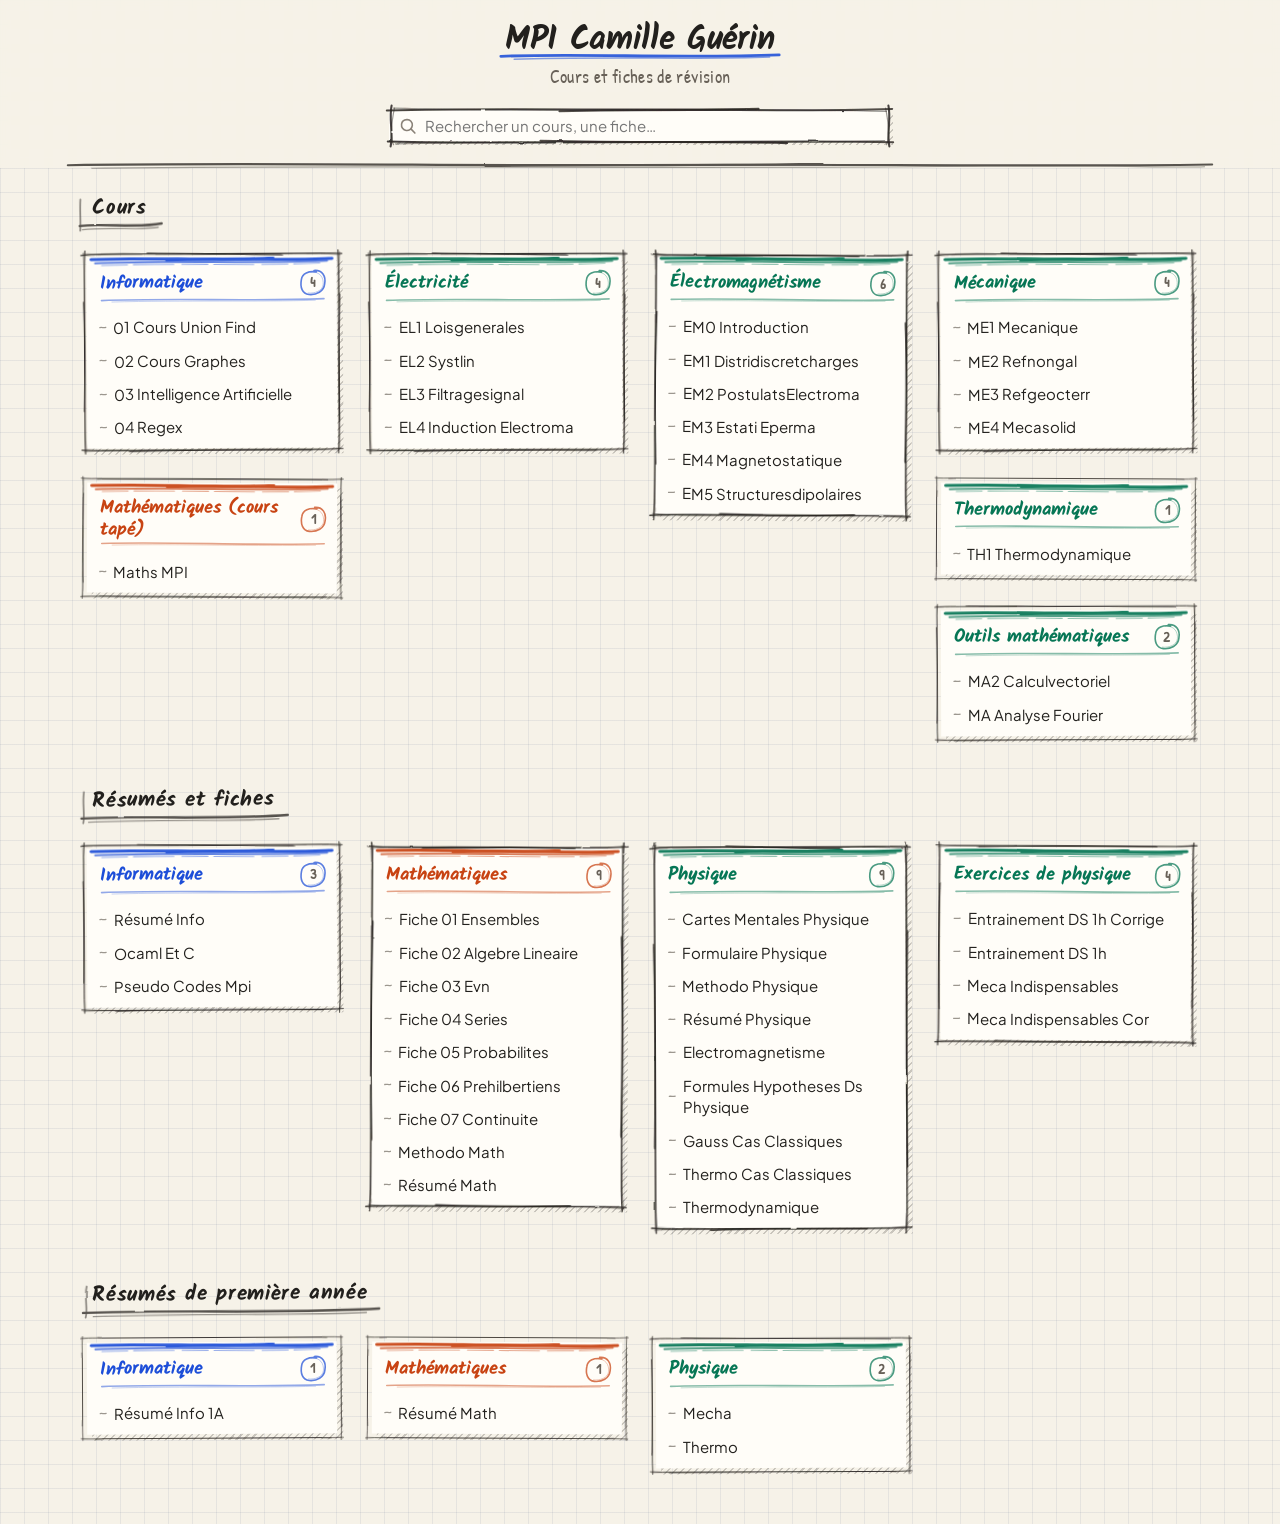
==== commit 285a8642: "update" ====
--- a/index.html
+++ b/index.html
@@ -57,7 +57,7 @@
 <li><a href="cat1/ocaml-et-c.pdf" target="_blank">ocaml et c</a></li>
 <li><a href="cat1/pseudo-codes-mpi.pdf" target="_blank">pseudo codes mpi</a></li>
 </ul></div>
-<div class="carte math"><h3>Mathématiques <span>7</span></h3><ul>
+<div class="carte math"><h3>Mathématiques <span>9</span></h3><ul>
 <li><a href="cat1/fiche_01_ensembles.pdf" target="_blank">fiche 01 ensembles</a></li>
 <li><a href="cat1/fiche_02_algebre_lineaire.pdf" target="_blank">fiche 02 algebre lineaire</a></li>
 <li><a href="cat1/fiche_03_evn.pdf" target="_blank">fiche 03 evn</a></li>
@@ -65,15 +65,23 @@
 <li><a href="cat1/fiche_05_probabilites.pdf" target="_blank">fiche 05 probabilites</a></li>
 <li><a href="cat1/fiche_06_prehilbertiens.pdf" target="_blank">fiche 06 prehilbertiens</a></li>
 <li><a href="cat1/fiche_07_continuite.pdf" target="_blank">fiche 07 continuite</a></li>
+<li><a href="cat1/Methodo-Math.pdf" target="_blank">Methodo Math</a></li>
+<li><a href="cat1/Résumé-Math.pdf" target="_blank">Résumé Math</a></li>
 </ul></div>
-<div class="carte physique"><h3>Physique <span>5</span></h3><ul>
+<div class="carte physique"><h3>Physique <span>9</span></h3><ul>
+<li><a href="cat1/Cartes-Mentales-Physique.pdf" target="_blank">Cartes Mentales Physique</a></li>
+<li><a href="cat1/Formulaire-Physique.pdf" target="_blank">Formulaire Physique</a></li>
+<li><a href="cat1/Methodo-Physique.pdf" target="_blank">Methodo Physique</a></li>
+<li><a href="cat1/Résumé-Physique.pdf" target="_blank">Résumé Physique</a></li>
 <li><a href="cat1/electromagnetisme.pdf" target="_blank">electromagnetisme</a></li>
 <li><a href="cat1/formules-hypotheses-ds-physique.pdf" target="_blank">formules hypotheses ds physique</a></li>
 <li><a href="cat1/gauss-cas-classiques.pdf" target="_blank">gauss cas classiques</a></li>
 <li><a href="cat1/thermo-cas-classiques.pdf" target="_blank">thermo cas classiques</a></li>
 <li><a href="cat1/thermodynamique.pdf" target="_blank">thermodynamique</a></li>
 </ul></div>
-<div class="carte physique"><h3>Exercices de physique <span>2</span></h3><ul>
+<div class="carte physique"><h3>Exercices de physique <span>4</span></h3><ul>
+<li><a href="cat1/Entrainement-DS-1h-Corrige.pdf" target="_blank">Entrainement DS 1h Corrige</a></li>
+<li><a href="cat1/Entrainement-DS-1h.pdf" target="_blank">Entrainement DS 1h</a></li>
 <li><a href="cat1/Meca_indispensables.pdf" target="_blank">Meca indispensables</a></li>
 <li><a href="cat1/Meca_indispensables_cor.pdf" target="_blank">Meca indispensables cor</a></li>
 </ul></div>
@@ -85,9 +93,8 @@
 <div class="carte math"><h3>Mathématiques <span>1</span></h3><ul>
 <li><a href="cat2/Résumé-Math.pdf" target="_blank">Résumé Math</a></li>
 </ul></div>
-<div class="carte physique"><h3>Physique <span>3</span></h3><ul>
+<div class="carte physique"><h3>Physique <span>2</span></h3><ul>
 <li><a href="cat2/Mecha.pdf" target="_blank">Mecha</a></li>
-<li><a href="cat2/Résumé-Physique.pdf" target="_blank">Résumé Physique</a></li>
 <li><a href="cat2/Thermo.pdf" target="_blank">Thermo</a></li>
 </ul></div>
 </div></section>
